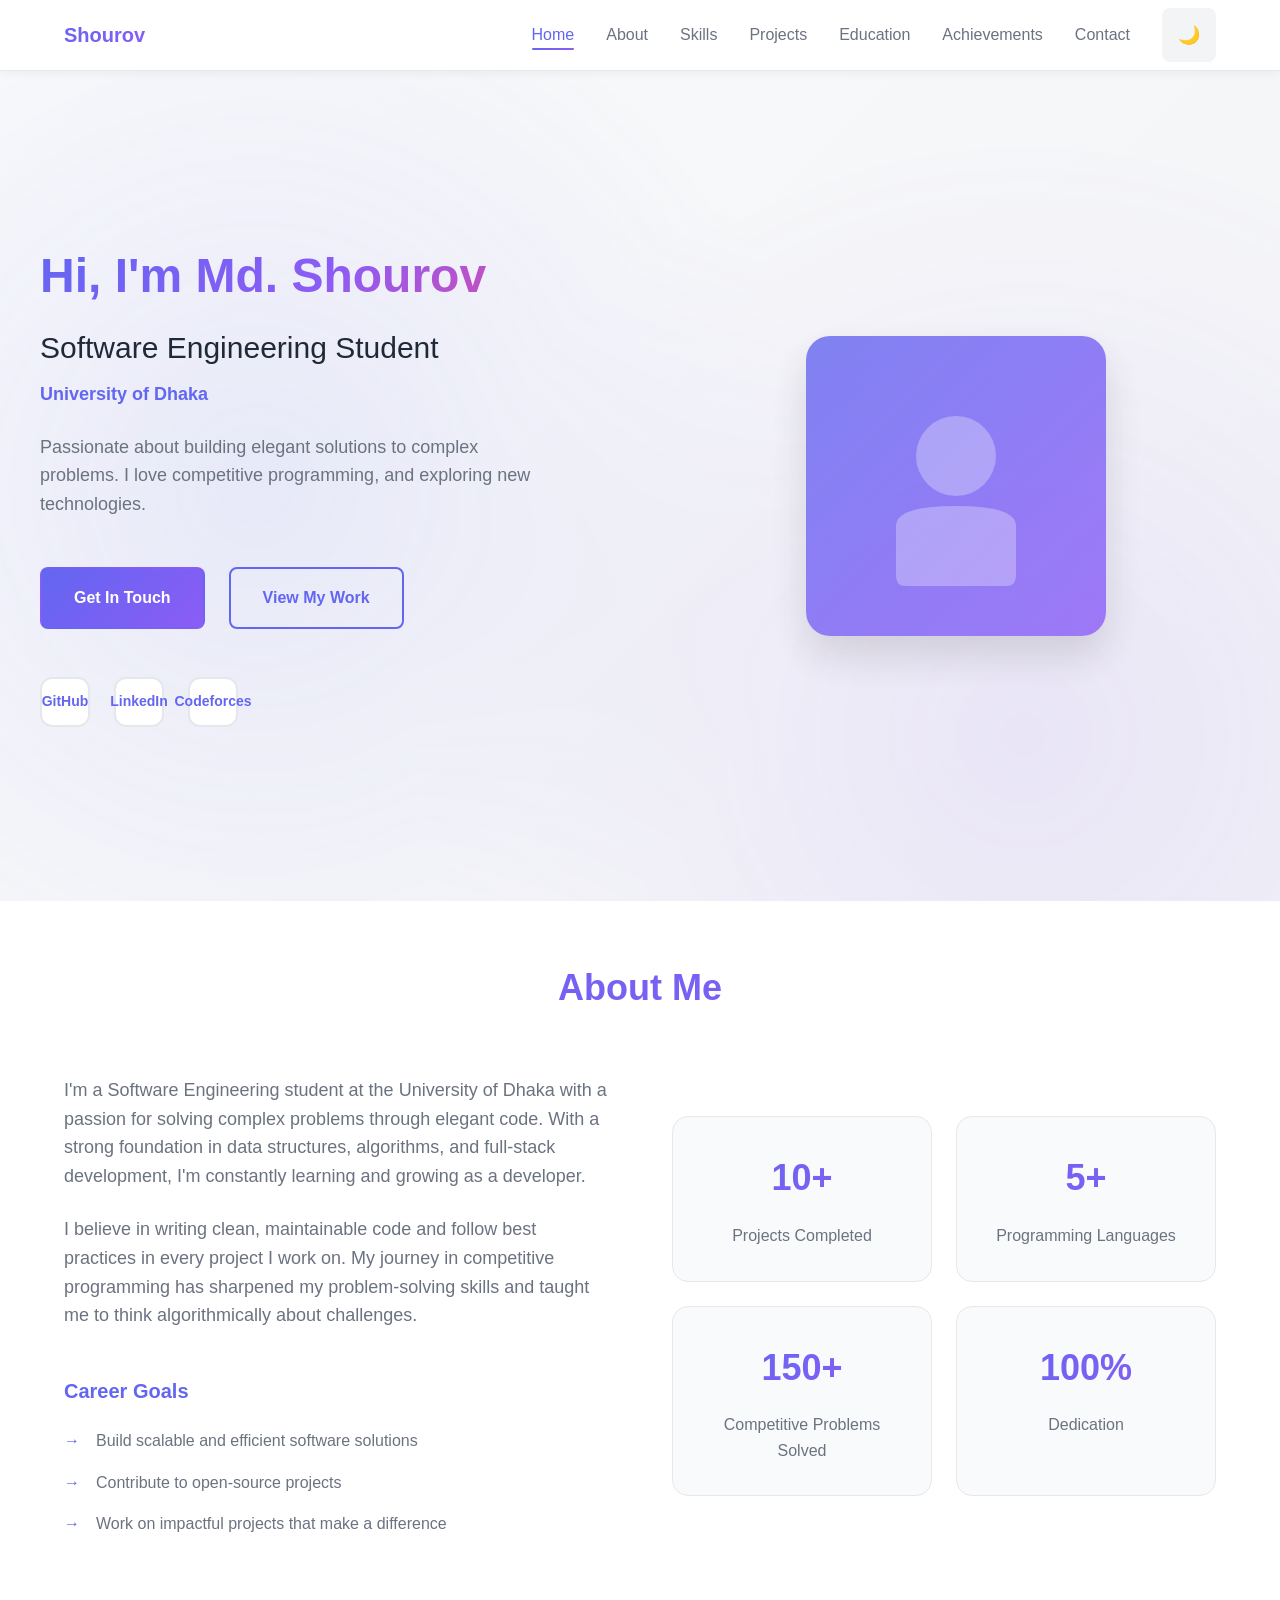
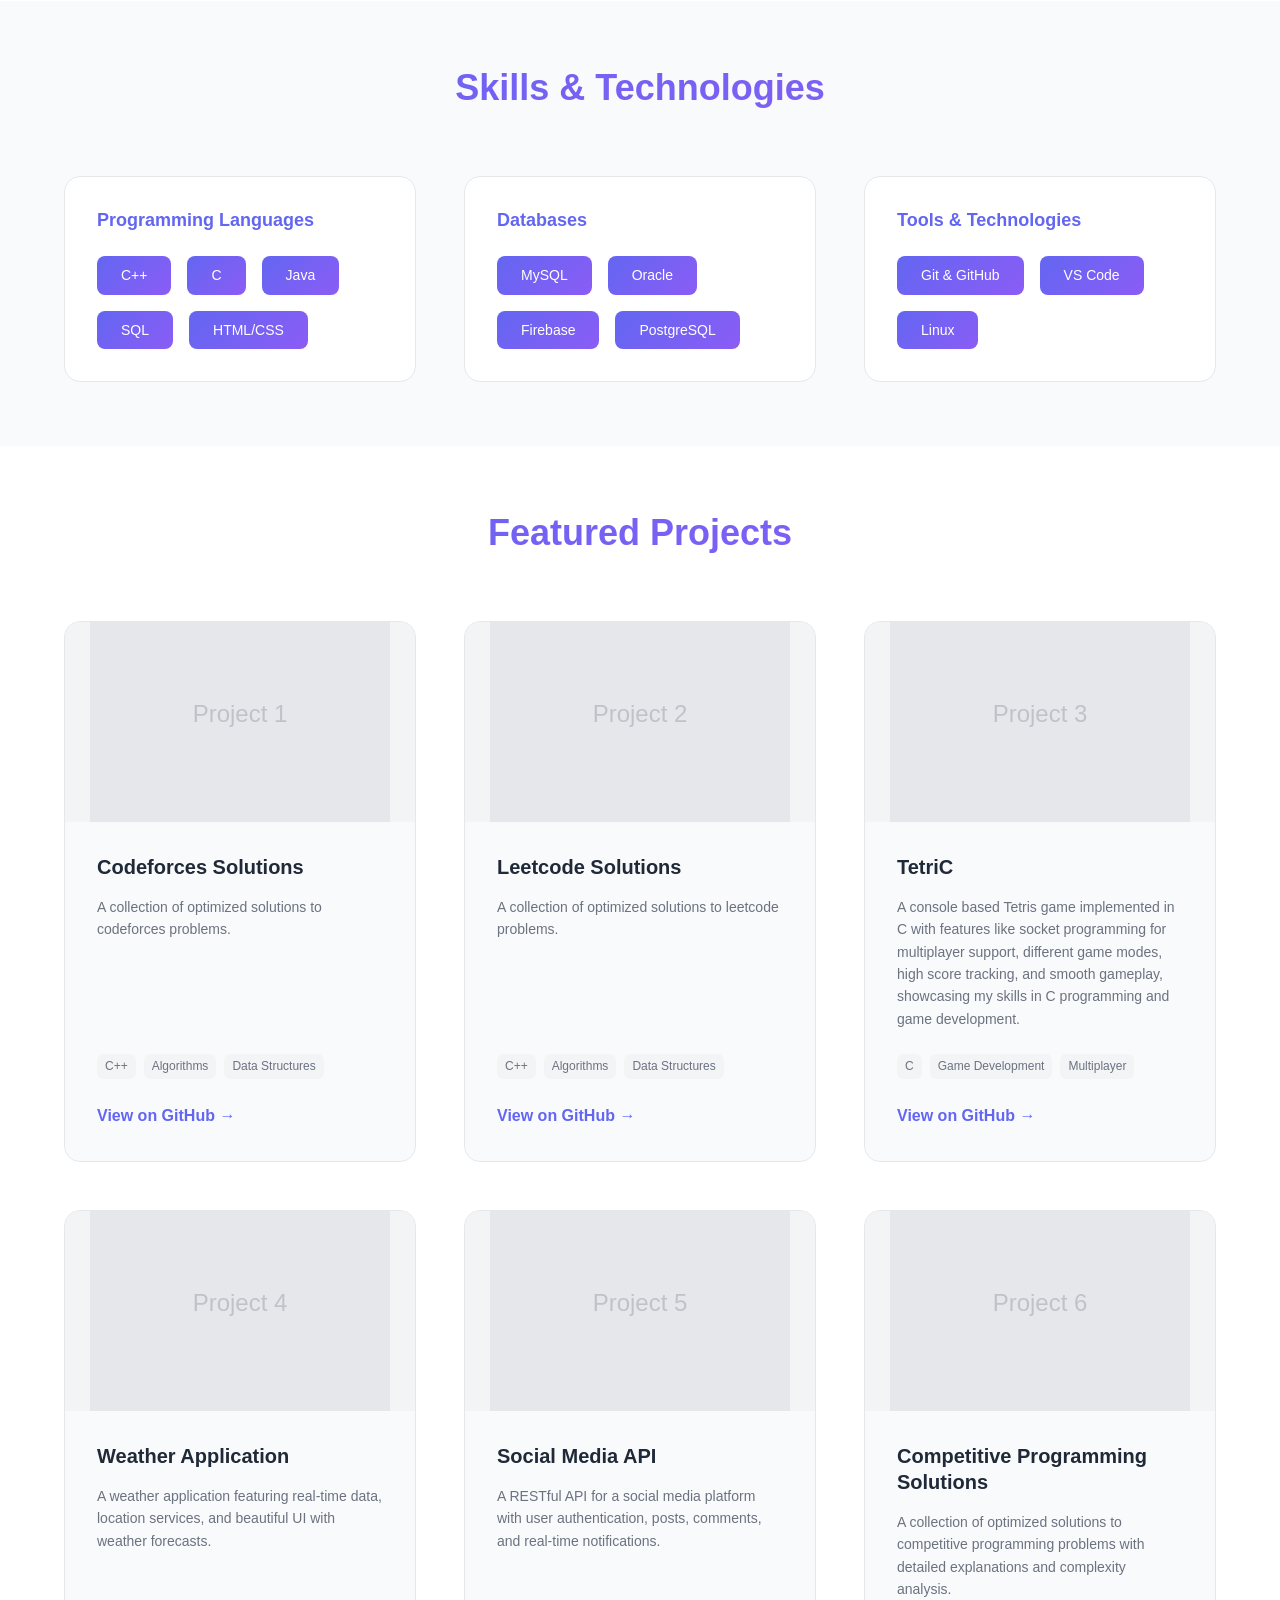
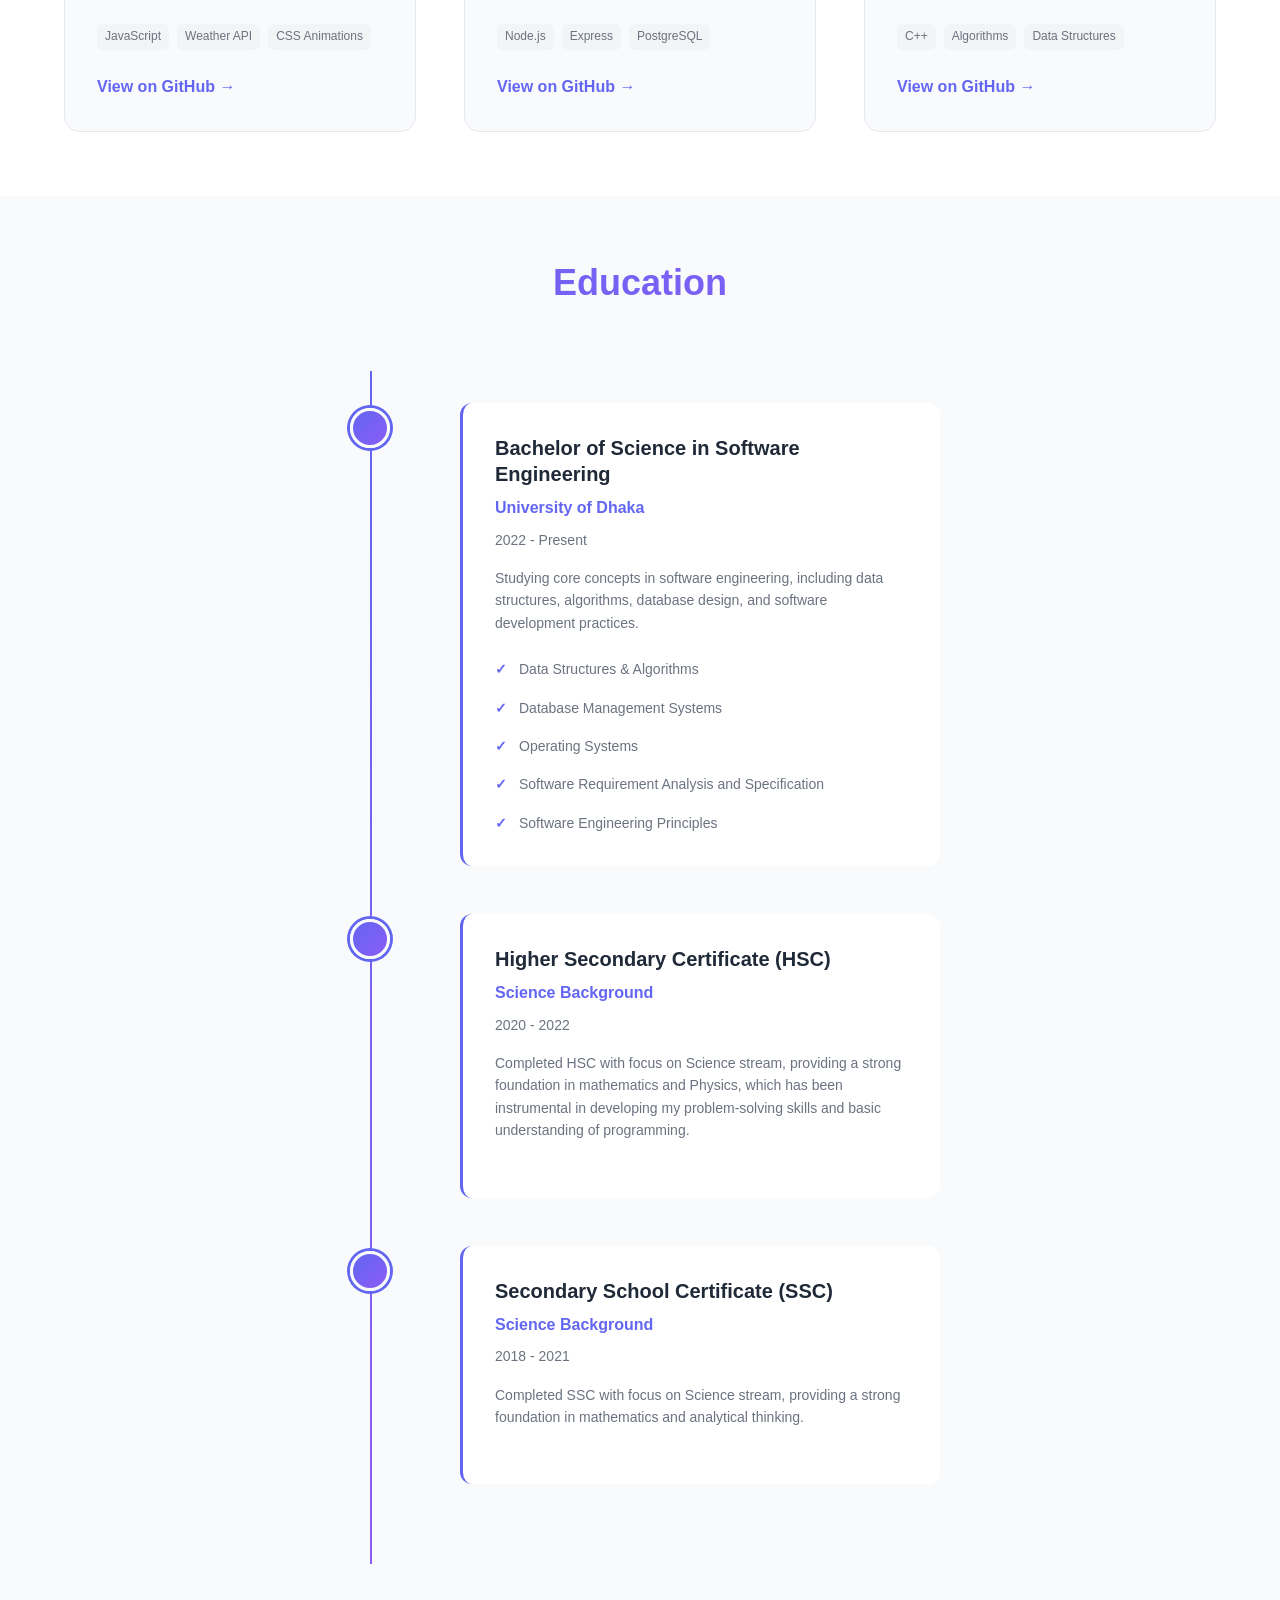
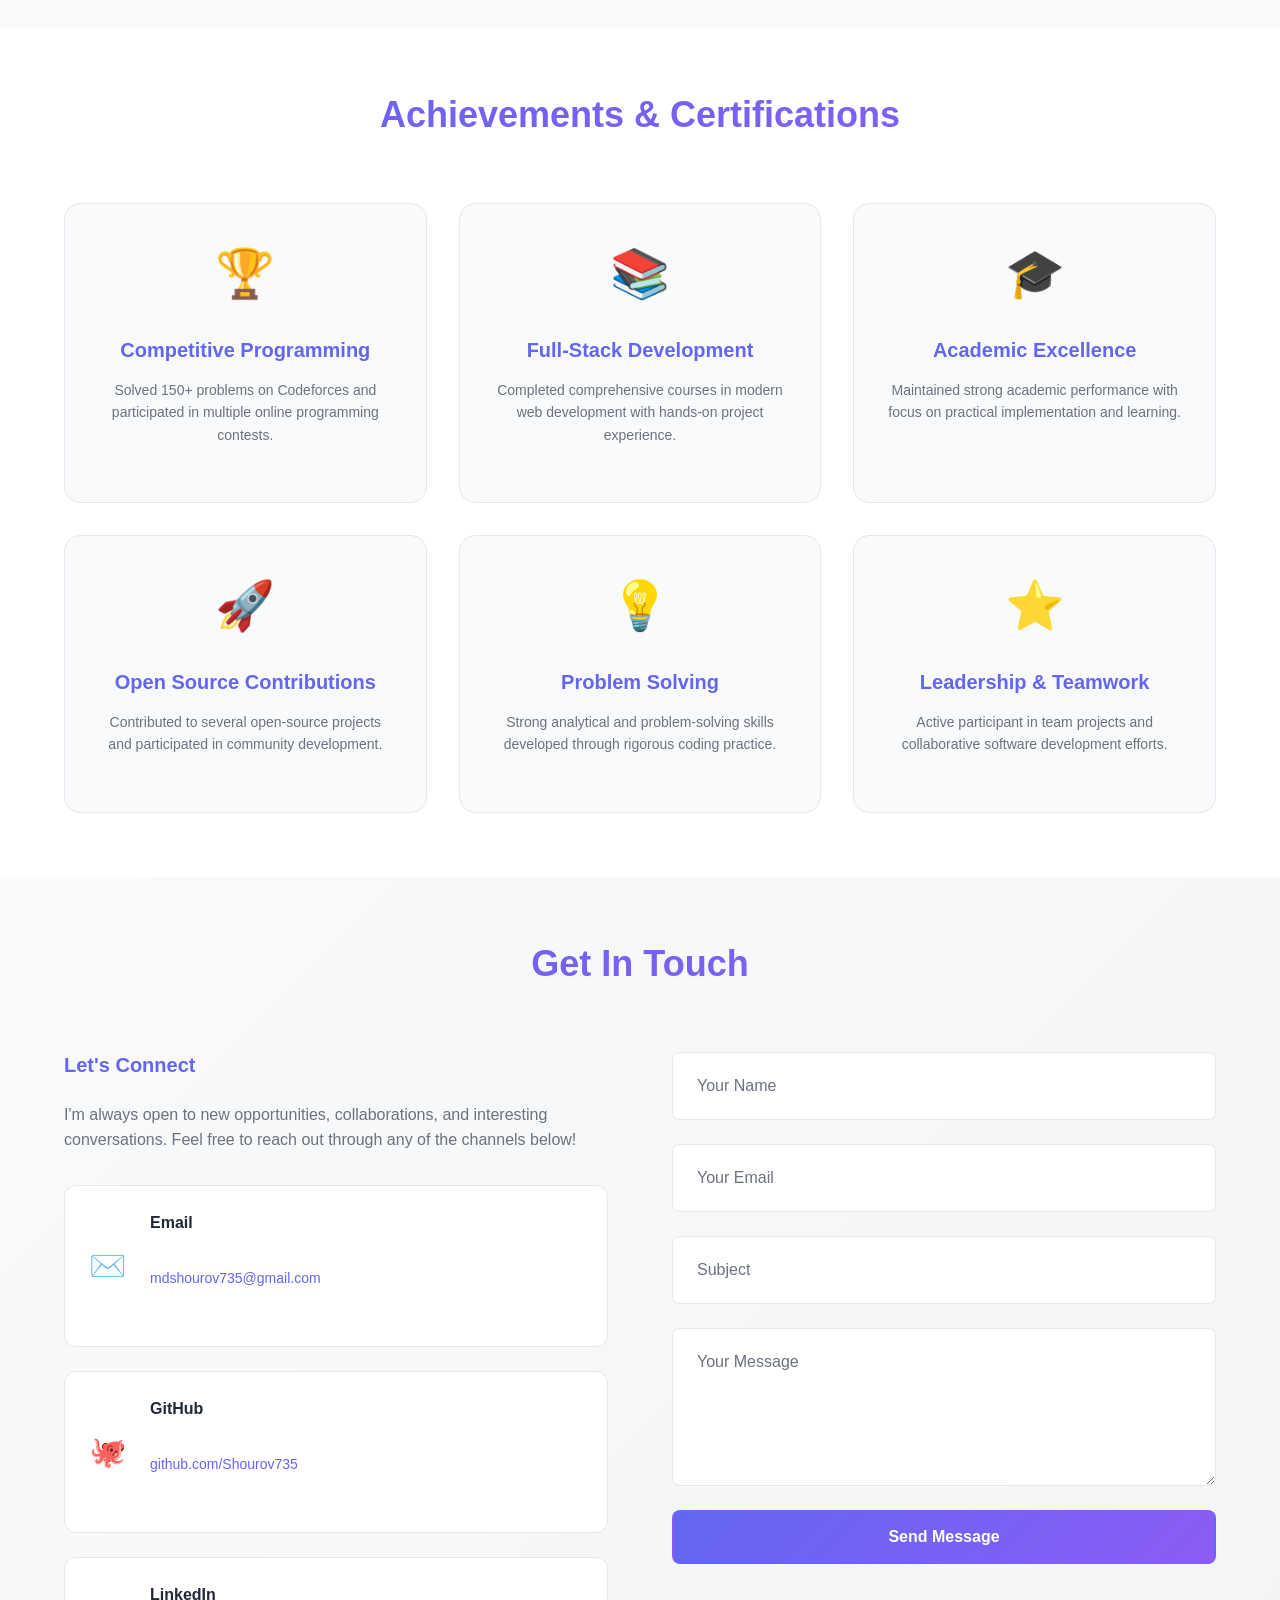
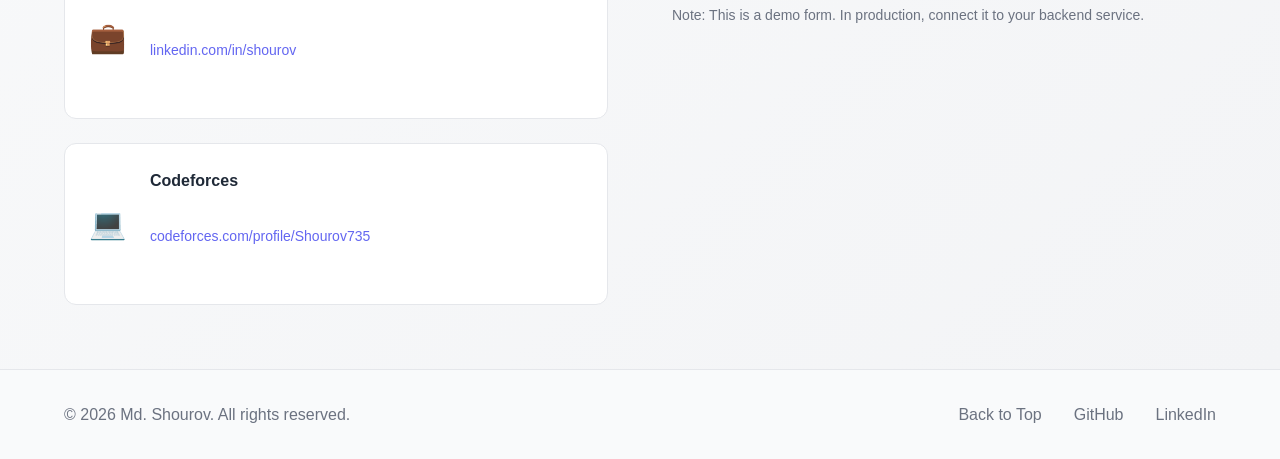
==== index.html @ c1f352a3 "refactor: move portfolio to repository root for GitHub Pages Restructured portfolio files to root di" ====
<!DOCTYPE html>
<html lang="en">
<head>
    <meta charset="UTF-8">
    <meta name="viewport" content="width=device-width, initial-scale=1.0">
    <meta name="description" content="Md. Shourov - Software Engineering Student Portfolio">
    <meta name="keywords" content="Software Engineer, Student, Programmer, Competitive Programming">
    <meta name="author" content="Md. Shourov">
    
    <title>Md. Shourov - Software Engineering Student</title>
    <link rel="stylesheet" href="style.css">
</head>
<body>
    <!-- Navigation Bar -->
    <nav class="navbar" id="navbar">
        <div class="nav-container">
            <div class="nav-logo">
                <span class="logo-text">Shourov</span>
            </div>
            
            <!-- Hamburger Menu -->
            <div class="hamburger" id="hamburger">
                <span></span>
                <span></span>
                <span></span>
            </div>
            
            <!-- Navigation Links -->
            <ul class="nav-menu" id="nav-menu">
                <li class="nav-item">
                    <a href="#home" class="nav-link">Home</a>
                </li>
                <li class="nav-item">
                    <a href="#about" class="nav-link">About</a>
                </li>
                <li class="nav-item">
                    <a href="#skills" class="nav-link">Skills</a>
                </li>
                <li class="nav-item">
                    <a href="#projects" class="nav-link">Projects</a>
                </li>
                <li class="nav-item">
                    <a href="#education" class="nav-link">Education</a>
                </li>
                <li class="nav-item">
                    <a href="#achievements" class="nav-link">Achievements</a>
                </li>
                <li class="nav-item">
                    <a href="#contact" class="nav-link">Contact</a>
                </li>
                <li class="nav-item">
                    <button class="theme-toggle" id="theme-toggle" aria-label="Toggle dark mode">
                        <span class="icon">🌙</span>
                    </button>
                </li>
            </ul>
        </div>
    </nav>

    <!-- Hero Section -->
    <section class="hero" id="home">
        <div class="hero-container">
            <div class="hero-content">
                <h1 class="hero-title">Hi, I'm Md. Shourov</h1>
                <p class="hero-subtitle">Software Engineering Student</p>
                <p class="hero-university">University of Dhaka</p>
                <p class="hero-description">
                    Passionate about building elegant solutions to complex problems. 
                    I love competitive programming, and exploring new technologies.
                </p>
                <div class="hero-buttons">
                    <a href="#contact" class="btn btn-primary">Get In Touch</a>
                    <a href="#projects" class="btn btn-secondary">View My Work</a>
                </div>
                <div class="hero-social">
                    <a href="https://github.com/Shourov735" class="social-icon" title="GitHub" target="_blank">
                        <span>GitHub</span>
                    </a>
                    <a href="https://linkedin.com" class="social-icon" title="LinkedIn" target="_blank">
                        <span>LinkedIn</span>
                    </a>
                    <a href="https://codeforces.com/profile/Shourov735" class="social-icon" title="Codeforces" target="_blank">
                        <span>Codeforces</span>
                    </a>
                </div>
            </div>
            <div class="hero-image">
                <div class="profile-placeholder">
                    <svg viewBox="0 0 100 100" xmlns="http://www.w3.org/2000/svg">
                        <circle cx="50" cy="35" r="20" fill="currentColor" opacity="0.3"/>
                        <path d="M 20 70 Q 20 60 50 60 Q 80 60 80 70 L 80 95 Q 80 100 75 100 L 25 100 Q 20 100 20 95 Z" 
                              fill="currentColor" opacity="0.3"/>
                    </svg>
                </div>
            </div>
        </div>
    </section>

    <!-- About Section -->
    <section class="about" id="about">
        <div class="container">
            <h2 class="section-title">About Me</h2>
            <div class="about-content">
                <div class="about-text">
                    <p>
                        I'm a Software Engineering student at the University of Dhaka with a passion for solving 
                        complex problems through elegant code. With a strong foundation in data structures, algorithms, 
                        and full-stack development, I'm constantly learning and growing as a developer.
                    </p>
                    <p>
                        I believe in writing clean, maintainable code and follow best practices in every project I work on. 
                        My journey in competitive programming has sharpened my problem-solving skills and taught me to think 
                        algorithmically about challenges.
                    </p>
                    <h3>Career Goals</h3>
                    <ul class="goals-list">
                        <li>Build scalable and efficient software solutions</li>
                        <li>Contribute to open-source projects</li>
                        <li>Work on impactful projects that make a difference</li>
                    </ul>
                </div>
                <div class="about-stats">
                    <div class="stat-card">
                        <div class="stat-number">10+</div>
                        <div class="stat-label">Projects Completed</div>
                    </div>
                    <div class="stat-card">
                        <div class="stat-number">5+</div>
                        <div class="stat-label">Programming Languages</div>
                    </div>
                    <div class="stat-card">
                        <div class="stat-number">150+</div>
                        <div class="stat-label">Competitive Problems Solved</div>
                    </div>
                    <div class="stat-card">
                        <div class="stat-number">100%</div>
                        <div class="stat-label">Dedication</div>
                    </div>
                </div>
            </div>
        </div>
    </section>

    <!-- Skills Section -->
    <section class="skills" id="skills">
        <div class="container">
            <h2 class="section-title">Skills & Technologies</h2>
            <div class="skills-grid">
                <!-- Programming Languages -->
                <div class="skill-category">
                    <h3 class="category-title">Programming Languages</h3>
                    <div class="skill-badges">
                        <span class="skill-badge">C++</span>
                        <span class="skill-badge">C</span>
                        <span class="skill-badge">Java</span>
                        <span class="skill-badge">SQL</span>
                        <span class="skill-badge">HTML/CSS</span>
                    </div>
                </div>

                <!-- Databases -->
                <div class="skill-category">
                    <h3 class="category-title">Databases</h3>
                    <div class="skill-badges">
                        <span class="skill-badge">MySQL</span>
                        <span class="skill-badge">Oracle</span>
                        <span class="skill-badge">Firebase</span>
                        <span class="skill-badge">PostgreSQL</span>
                    </div>
                </div>

                <!-- Tools & Technologies -->
                <div class="skill-category">
                    <h3 class="category-title">Tools & Technologies</h3>
                    <div class="skill-badges">
                        <span class="skill-badge">Git & GitHub</span>
                        <span class="skill-badge">VS Code</span>
                        <span class="skill-badge">Linux</span>
                    </div>
                </div>
            </div>
        </div>
    </section>

    <!-- Projects Section -->
    <section class="projects" id="projects">
        <div class="container">
            <h2 class="section-title">Featured Projects</h2>
            <div class="projects-grid">
                <!-- Project 1 -->
                <div class="project-card">
                    <div class="project-image">
                        <div class="image-placeholder">
                            <svg viewBox="0 0 300 200" xmlns="http://www.w3.org/2000/svg">
                                <rect width="300" height="200" fill="currentColor" opacity="0.1"/>
                                <text x="150" y="100" text-anchor="middle" font-size="24" fill="currentColor" opacity="0.3">
                                    Project 1
                                </text>
                            </svg>
                        </div>
                    </div>
                    <div class="project-content">
                        <h3 class="project-title">Codeforces Solutions</h3>
                        <p class="project-description">
                            A collection of optimized solutions to codeforces problems.
                        </p>
                        <div class="project-tags">
                            <span class="tag">C++</span>
                            <span class="tag">Algorithms</span>
                            <span class="tag">Data Structures</span>
                        </div>
                        <a href="https://github.com/Shourov735/Codeforces" class="project-link" target="_blank">
                            View on GitHub →
                        </a>
                    </div>
                </div>

                <!-- Project 2 -->
                <div class="project-card">
                    <div class="project-image">
                        <div class="image-placeholder">
                            <svg viewBox="0 0 300 200" xmlns="http://www.w3.org/2000/svg">
                                <rect width="300" height="200" fill="currentColor" opacity="0.1"/>
                                <text x="150" y="100" text-anchor="middle" font-size="24" fill="currentColor" opacity="0.3">
                                    Project 2
                                </text>
                            </svg>
                        </div>
                    </div>
                    <div class="project-content">
                        <h3 class="project-title">Leetcode Solutions</h3>
                        <p class="project-description">
                            A collection of optimized solutions to leetcode problems.
                        </p>
                        <div class="project-tags">
                            <span class="tag">C++</span>
                            <span class="tag">Algorithms</span>
                            <span class="tag">Data Structures</span>
                        </div>
                        <a href="https://github.com/Shourov735/LeetCode" class="project-link" target="_blank">
                            View on GitHub →
                        </a>
                    </div>
                </div>

                <!-- Project 3 -->
                <div class="project-card">
                    <div class="project-image">
                        <div class="image-placeholder">
                            <svg viewBox="0 0 300 200" xmlns="http://www.w3.org/2000/svg">
                                <rect width="300" height="200" fill="currentColor" opacity="0.1"/>
                                <text x="150" y="100" text-anchor="middle" font-size="24" fill="currentColor" opacity="0.3">
                                    Project 3
                                </text>
                            </svg>
                        </div>
                    </div>
                    <div class="project-content">
                        <h3 class="project-title">TetriC</h3>
                        <p class="project-description">
                            A console based Tetris game implemented in C with features like socket programming for multiplayer support, different game modes,
                            high score tracking, and smooth gameplay, showcasing my skills in C programming and game development.
                        </p>
                        <div class="project-tags">
                            <span class="tag">C</span>
                            <span class="tag">Game Development</span>
                            <span class="tag">Multiplayer</span>
                        </div>
                        <a href="https://github.com/Shourov735/TetriC" class="project-link" target="_blank">
                            View on GitHub →
                        </a>
                    </div>
                </div>

                <!-- Project 4 -->
                <div class="project-card">
                    <div class="project-image">
                        <div class="image-placeholder">
                            <svg viewBox="0 0 300 200" xmlns="http://www.w3.org/2000/svg">
                                <rect width="300" height="200" fill="currentColor" opacity="0.1"/>
                                <text x="150" y="100" text-anchor="middle" font-size="24" fill="currentColor" opacity="0.3">
                                    Project 4
                                </text>
                            </svg>
                        </div>
                    </div>
                    <div class="project-content">
                        <h3 class="project-title">Weather Application</h3>
                        <p class="project-description">
                            A weather application featuring real-time data, location services, 
                            and beautiful UI with weather forecasts.
                        </p>
                        <div class="project-tags">
                            <span class="tag">JavaScript</span>
                            <span class="tag">Weather API</span>
                            <span class="tag">CSS Animations</span>
                        </div>
                        <a href="https://github.com" class="project-link" target="_blank">
                            View on GitHub →
                        </a>
                    </div>
                </div>

                <!-- Project 5 -->
                <div class="project-card">
                    <div class="project-image">
                        <div class="image-placeholder">
                            <svg viewBox="0 0 300 200" xmlns="http://www.w3.org/2000/svg">
                                <rect width="300" height="200" fill="currentColor" opacity="0.1"/>
                                <text x="150" y="100" text-anchor="middle" font-size="24" fill="currentColor" opacity="0.3">
                                    Project 5
                                </text>
                            </svg>
                        </div>
                    </div>
                    <div class="project-content">
                        <h3 class="project-title">Social Media API</h3>
                        <p class="project-description">
                            A RESTful API for a social media platform with user authentication, 
                            posts, comments, and real-time notifications.
                        </p>
                        <div class="project-tags">
                            <span class="tag">Node.js</span>
                            <span class="tag">Express</span>
                            <span class="tag">PostgreSQL</span>
                        </div>
                        <a href="https://github.com" class="project-link" target="_blank">
                            View on GitHub →
                        </a>
                    </div>
                </div>

                <!-- Project 6 -->
                <div class="project-card">
                    <div class="project-image">
                        <div class="image-placeholder">
                            <svg viewBox="0 0 300 200" xmlns="http://www.w3.org/2000/svg">
                                <rect width="300" height="200" fill="currentColor" opacity="0.1"/>
                                <text x="150" y="100" text-anchor="middle" font-size="24" fill="currentColor" opacity="0.3">
                                    Project 6
                                </text>
                            </svg>
                        </div>
                    </div>
                    <div class="project-content">
                        <h3 class="project-title">Competitive Programming Solutions</h3>
                        <p class="project-description">
                            A collection of optimized solutions to competitive programming problems 
                            with detailed explanations and complexity analysis.
                        </p>
                        <div class="project-tags">
                            <span class="tag">C++</span>
                            <span class="tag">Algorithms</span>
                            <span class="tag">Data Structures</span>
                        </div>
                        <a href="https://github.com/Shourov735/Codeforces" class="project-link" target="_blank">
                            View on GitHub →
                        </a>
                    </div>
                </div>
            </div>
        </div>
    </section>

    <!-- Education Section -->
    <section class="education" id="education">
        <div class="container">
            <h2 class="section-title">Education</h2>
            <div class="education-timeline">
                <div class="timeline-item">
                    <div class="timeline-content">
                        <div class="timeline-marker"></div>
                        <div class="timeline-body">
                            <h3>Bachelor of Science in Software Engineering</h3>
                            <p class="institution">University of Dhaka</p>
                            <p class="duration">2022 - Present</p>
                            <p class="description">
                                Studying core concepts in software engineering, including data structures, 
                                algorithms, database design, and software development practices.
                            </p>
                            <ul class="coursework">
                                <li>Data Structures & Algorithms</li>
                                <li>Database Management Systems</li>
                                <li>Operating Systems</li>
                                <li>Software Requirement Analysis and Specification</li>
                                <li>Software Engineering Principles</li>
                            </ul>
                        </div>
                    </div>
                </div>

                <div class="timeline-item">
                    <div class="timeline-content">
                        <div class="timeline-marker"></div>
                        <div class="timeline-body">
                            <h3>Higher Secondary Certificate (HSC)</h3>
                            <p class="institution">Science Background</p>
                            <p class="duration">2020 - 2022</p>
                            <p class="description">
                                Completed HSC with focus on Science stream, providing a strong foundation 
                                in mathematics and Physics, which has been instrumental in developing my problem-solving skills and basic understanding of programming.
                            </p>
                        </div>
                    </div>
                </div>
                <div class="timeline-item">
                    <div class="timeline-content">
                        <div class="timeline-marker"></div>
                        <div class="timeline-body">
                            <h3>Secondary School Certificate (SSC)</h3>
                            <p class="institution">Science Background</p>
                            <p class="duration">2018 - 2021</p>
                            <p class="description">
                                Completed SSC with focus on Science stream, providing a strong foundation 
                                in mathematics and analytical thinking.
                            </p>
                        </div>
                    </div>
                </div>
            </div>
        </div>
    </section>

    <!-- Achievements Section -->
    <section class="achievements" id="achievements">
        <div class="container">
            <h2 class="section-title">Achievements & Certifications</h2>
            <div class="achievements-grid">
                <div class="achievement-card">
                    <div class="achievement-icon">🏆</div>
                    <h3>Competitive Programming</h3>
                    <p>
                        Solved 150+ problems on Codeforces and participated in multiple online programming contests.
                    </p>
                </div>

                <div class="achievement-card">
                    <div class="achievement-icon">📚</div>
                    <h3>Full-Stack Development</h3>
                    <p>
                        Completed comprehensive courses in modern web development with hands-on project experience.
                    </p>
                </div>

                <div class="achievement-card">
                    <div class="achievement-icon">🎓</div>
                    <h3>Academic Excellence</h3>
                    <p>
                        Maintained strong academic performance with focus on practical implementation and learning.
                    </p>
                </div>

                <div class="achievement-card">
                    <div class="achievement-icon">🚀</div>
                    <h3>Open Source Contributions</h3>
                    <p>
                        Contributed to several open-source projects and participated in community development.
                    </p>
                </div>

                <div class="achievement-card">
                    <div class="achievement-icon">💡</div>
                    <h3>Problem Solving</h3>
                    <p>
                        Strong analytical and problem-solving skills developed through rigorous coding practice.
                    </p>
                </div>

                <div class="achievement-card">
                    <div class="achievement-icon">⭐</div>
                    <h3>Leadership & Teamwork</h3>
                    <p>
                        Active participant in team projects and collaborative software development efforts.
                    </p>
                </div>
            </div>
        </div>
    </section>

    <!-- Contact Section -->
    <section class="contact" id="contact">
        <div class="container">
            <h2 class="section-title">Get In Touch</h2>
            <div class="contact-content">
                <div class="contact-info">
                    <h3>Let's Connect</h3>
                    <p>
                        I'm always open to new opportunities, collaborations, and interesting conversations. 
                        Feel free to reach out through any of the channels below!
                    </p>

                    <div class="contact-methods">
                        <a href="mailto:mdshourov735@gmail.com" class="contact-method">
                            <span class="icon">✉️</span>
                            <div>
                                <p class="method-title">Email</p>
                                <p class="method-value">mdshourov735@gmail.com</p>
                            </div>
                        </a>

                        <a href="https://github.com/Shourov735" target="_blank" class="contact-method">
                            <span class="icon">🐙</span>
                            <div>
                                <p class="method-title">GitHub</p>
                                <p class="method-value">github.com/Shourov735</p>
                            </div>
                        </a>

                        <a href="https://linkedin.com" target="_blank" class="contact-method">
                            <span class="icon">💼</span>
                            <div>
                                <p class="method-title">LinkedIn</p>
                                <p class="method-value">linkedin.com/in/shourov</p>
                            </div>
                        </a>

                        <a href="https://codeforces.com/profile/Shourov735" target="_blank" class="contact-method">
                            <span class="icon">💻</span>
                            <div>
                                <p class="method-title">Codeforces</p>
                                <p class="method-value">codeforces.com/profile/Shourov735</p>
                            </div>
                        </a>
                    </div>
                </div>

                <form class="contact-form" id="contact-form">
                    <div class="form-group">
                        <input 
                            type="text" 
                            id="name" 
                            placeholder="Your Name" 
                            required
                            aria-label="Your Name"
                        >
                    </div>
                    
                    <div class="form-group">
                        <input 
                            type="email" 
                            id="email" 
                            placeholder="Your Email" 
                            required
                            aria-label="Your Email"
                        >
                    </div>
                    
                    <div class="form-group">
                        <input 
                            type="text" 
                            id="subject" 
                            placeholder="Subject" 
                            required
                            aria-label="Subject"
                        >
                    </div>
                    
                    <div class="form-group">
                        <textarea 
                            id="message" 
                            placeholder="Your Message" 
                            rows="6" 
                            required
                            aria-label="Your Message"
                        ></textarea>
                    </div>
                    
                    <button type="submit" class="btn btn-primary btn-submit">
                        Send Message
                    </button>
                    <p class="form-note">Note: This is a demo form. In production, connect it to your backend service.</p>
                </form>
            </div>
        </div>
    </section>

    <!-- Footer -->
    <footer class="footer">
        <div class="container">
            <div class="footer-content">
                <p>&copy; 2026 Md. Shourov. All rights reserved.</p>
                <div class="footer-links">
                    <a href="#home">Back to Top</a>
                    <a href="https://github.com/Shourov735/" target="_blank">GitHub</a>
                    <a href="https://linkedin.com" target="_blank">LinkedIn</a>
                </div>
            </div>
        </div>
    </footer>

    <!-- Back to Top Button -->
    <button class="back-to-top" id="back-to-top" aria-label="Back to top">
        ↑
    </button>

    <script src="script.js"></script>
</body>
</html>
---- style.css ----
/* ==========================================
   PORTFOLIO WEBSITE - STYLESHEET
   Modern, responsive, dark mode enabled
   ========================================== */

/* ==========================================
   CSS VARIABLES & ROOT STYLES
   ========================================== */

:root {
    /* Colors - Light Mode */
    --primary-color: #6366f1;
    --secondary-color: #8b5cf6;
    --accent-color: #ec4899;
    --text-primary: #1f2937;
    --text-secondary: #6b7280;
    --bg-primary: #ffffff;
    --bg-secondary: #f9fafb;
    --bg-tertiary: #f3f4f6;
    --border-color: #e5e7eb;
    --shadow: 0 10px 30px rgba(0, 0, 0, 0.1);
    --shadow-lg: 0 20px 40px rgba(0, 0, 0, 0.15);
    
    /* Spacing */
    --spacing-xs: 0.5rem;
    --spacing-sm: 1rem;
    --spacing-md: 1.5rem;
    --spacing-lg: 2rem;
    --spacing-xl: 3rem;
    --spacing-2xl: 4rem;
    
    /* Typography */
    --font-family: -apple-system, BlinkMacSystemFont, 'Segoe UI', 'Roboto', 'Oxygen',
        'Ubuntu', 'Cantarell', 'Fira Sans', 'Droid Sans', 'Helvetica Neue', sans-serif;
    --font-size-xs: 0.75rem;
    --font-size-sm: 0.875rem;
    --font-size-base: 1rem;
    --font-size-lg: 1.125rem;
    --font-size-xl: 1.25rem;
    --font-size-2xl: 1.875rem;
    --font-size-3xl: 2.25rem;
    --font-size-4xl: 3rem;
    
    /* Transitions */
    --transition-fast: 150ms cubic-bezier(0.4, 0, 0.2, 1);
    --transition: 250ms cubic-bezier(0.4, 0, 0.2, 1);
    --transition-slow: 350ms cubic-bezier(0.4, 0, 0.2, 1);
    
    /* Border Radius */
    --radius-sm: 0.375rem;
    --radius-md: 0.5rem;
    --radius-lg: 0.75rem;
    --radius-xl: 1rem;
    --radius-2xl: 1.5rem;
}

/* Dark Mode Colors */
body.dark-mode {
    --text-primary: #f3f4f6;
    --text-secondary: #d1d5db;
    --bg-primary: #111827;
    --bg-secondary: #1f2937;
    --bg-tertiary: #2d3748;
    --border-color: #374151;
    --shadow: 0 10px 30px rgba(0, 0, 0, 0.5);
    --shadow-lg: 0 20px 40px rgba(0, 0, 0, 0.6);
}

/* ==========================================
   GLOBAL STYLES
   ========================================== */

* {
    margin: 0;
    padding: 0;
    box-sizing: border-box;
}

html {
    scroll-behavior: smooth;
}

body {
    font-family: var(--font-family);
    font-size: var(--font-size-base);
    line-height: 1.6;
    color: var(--text-primary);
    background-color: var(--bg-primary);
    transition: background-color var(--transition), color var(--transition);
}

/* ==========================================
   TYPOGRAPHY
   ========================================== */

h1, h2, h3, h4, h5, h6 {
    font-weight: 700;
    line-height: 1.3;
    margin-bottom: var(--spacing-md);
}

h1 {
    font-size: var(--font-size-4xl);
}

h2 {
    font-size: var(--font-size-3xl);
}

h3 {
    font-size: var(--font-size-xl);
}

p {
    margin-bottom: var(--spacing-md);
    color: var(--text-secondary);
}

a {
    color: var(--primary-color);
    text-decoration: none;
    transition: color var(--transition);
}

a:hover {
    color: var(--secondary-color);
}

/* ==========================================
   LAYOUT UTILITIES
   ========================================== */

.container {
    max-width: 1200px;
    margin: 0 auto;
    padding: 0 var(--spacing-md);
}

.section-title {
    text-align: center;
    margin-bottom: var(--spacing-2xl);
    background: linear-gradient(135deg, var(--primary-color), var(--secondary-color));
    -webkit-background-clip: text;
    -webkit-text-fill-color: transparent;
    background-clip: text;
}

/* ==========================================
   BUTTONS
   ========================================== */

.btn {
    display: inline-flex;
    align-items: center;
    justify-content: center;
    padding: var(--spacing-sm) var(--spacing-lg);
    border: 2px solid transparent;
    border-radius: var(--radius-md);
    font-size: var(--font-size-base);
    font-weight: 600;
    cursor: pointer;
    transition: all var(--transition);
    text-decoration: none;
    gap: var(--spacing-xs);
}

.btn-primary {
    background: linear-gradient(135deg, var(--primary-color), var(--secondary-color));
    color: white;
}

.btn-primary:hover {
    transform: translateY(-2px);
    box-shadow: 0 15px 35px rgba(99, 102, 241, 0.4);
}

.btn-secondary {
    background: transparent;
    color: var(--primary-color);
    border-color: var(--primary-color);
}

.btn-secondary:hover {
    background: var(--primary-color);
    color: white;
    transform: translateY(-2px);
}

.btn-submit {
    width: 100%;
}

/* ==========================================
   NAVIGATION BAR
   ========================================== */

.navbar {
    position: sticky;
    top: 0;
    background: var(--bg-primary);
    backdrop-filter: blur(10px);
    border-bottom: 1px solid var(--border-color);
    z-index: 1000;
    transition: all var(--transition);
    box-shadow: 0 2px 10px rgba(0, 0, 0, 0.05);
}

.nav-container {
    max-width: 1200px;
    margin: 0 auto;
    padding: 0 var(--spacing-md);
    height: 70px;
    display: flex;
    justify-content: space-between;
    align-items: center;
}

.nav-logo {
    display: flex;
    align-items: center;
    gap: var(--spacing-xs);
}

.logo-text {
    font-size: var(--font-size-xl);
    font-weight: 700;
    background: linear-gradient(135deg, var(--primary-color), var(--secondary-color));
    -webkit-background-clip: text;
    -webkit-text-fill-color: transparent;
    background-clip: text;
}

.nav-menu {
    display: flex;
    list-style: none;
    gap: var(--spacing-lg);
    align-items: center;
}

.nav-item {
    position: relative;
}

.nav-link {
    font-weight: 500;
    color: var(--text-secondary);
    transition: color var(--transition);
    display: flex;
    align-items: center;
}

.nav-link:hover {
    color: var(--primary-color);
}

.nav-link.active {
    color: var(--primary-color);
}

.nav-link.active::after {
    content: '';
    position: absolute;
    bottom: -2px;
    left: 0;
    width: 100%;
    height: 2px;
    background: linear-gradient(90deg, var(--primary-color), var(--secondary-color));
    border-radius: 1px;
}

.hamburger {
    display: none;
    flex-direction: column;
    cursor: pointer;
    gap: var(--spacing-xs);
}

.hamburger span {
    width: 25px;
    height: 2px;
    background: var(--text-primary);
    border-radius: 2px;
    transition: all var(--transition);
}

.hamburger.active span:nth-child(1) {
    transform: rotate(45deg) translate(8px, 8px);
}

.hamburger.active span:nth-child(2) {
    opacity: 0;
}

.hamburger.active span:nth-child(3) {
    transform: rotate(-45deg) translate(8px, -8px);
}

/* ==========================================
   THEME TOGGLE
   ========================================== */

.theme-toggle {
    background: var(--bg-tertiary);
    border: none;
    border-radius: var(--radius-md);
    padding: var(--spacing-sm);
    cursor: pointer;
    display: flex;
    align-items: center;
    justify-content: center;
    transition: all var(--transition);
    font-size: var(--font-size-lg);
}

.theme-toggle:hover {
    background: var(--border-color);
    transform: scale(1.1);
}

/* ==========================================
   HERO SECTION
   ========================================== */

.hero {
    padding: var(--spacing-2xl) var(--spacing-md);
    min-height: calc(100vh - 70px);
    display: flex;
    align-items: center;
    background: linear-gradient(135deg, var(--bg-secondary), var(--bg-tertiary));
    position: relative;
    overflow: hidden;
}

.hero::before {
    content: '';
    position: absolute;
    top: 0;
    left: 0;
    right: 0;
    bottom: 0;
    background: radial-gradient(circle at 20% 50%, var(--primary-color) 0%, transparent 50%),
                radial-gradient(circle at 80% 80%, var(--secondary-color) 0%, transparent 50%);
    opacity: 0.1;
    pointer-events: none;
}

.hero-container {
    max-width: 1200px;
    margin: 0 auto;
    width: 100%;
    display: grid;
    grid-template-columns: 1fr 1fr;
    gap: var(--spacing-2xl);
    align-items: center;
    position: relative;
    z-index: 1;
}

.hero-content {
    animation: fadeInUp 0.8s ease-out;
}

.hero-title {
    font-size: var(--font-size-4xl);
    font-weight: 800;
    margin-bottom: var(--spacing-sm);
    background: linear-gradient(135deg, var(--primary-color), var(--secondary-color), var(--accent-color));
    -webkit-background-clip: text;
    -webkit-text-fill-color: transparent;
    background-clip: text;
}

.hero-subtitle {
    font-size: var(--font-size-2xl);
    color: var(--text-primary);
    margin-bottom: var(--spacing-xs);
}

.hero-university {
    font-size: var(--font-size-lg);
    color: var(--primary-color);
    font-weight: 600;
    margin-bottom: var(--spacing-md);
}

.hero-description {
    font-size: var(--font-size-lg);
    margin-bottom: var(--spacing-xl);
    max-width: 500px;
}

.hero-buttons {
    display: flex;
    gap: var(--spacing-md);
    margin-bottom: var(--spacing-xl);
    flex-wrap: wrap;
}

.hero-social {
    display: flex;
    gap: var(--spacing-md);
    flex-wrap: wrap;
}

.social-icon {
    display: inline-flex;
    align-items: center;
    justify-content: center;
    width: 50px;
    height: 50px;
    background: var(--bg-primary);
    border: 2px solid var(--border-color);
    border-radius: var(--radius-lg);
    transition: all var(--transition);
    font-weight: 600;
    font-size: var(--font-size-sm);
}

.social-icon:hover {
    background: linear-gradient(135deg, var(--primary-color), var(--secondary-color));
    color: white;
    border-color: var(--primary-color);
    transform: translateY(-3px);
}

.hero-image {
    display: flex;
    justify-content: center;
    align-items: center;
    animation: float 3s ease-in-out infinite;
}

.profile-placeholder {
    width: 300px;
    height: 300px;
    background: linear-gradient(135deg, var(--primary-color), var(--secondary-color));
    border-radius: var(--radius-2xl);
    display: flex;
    align-items: center;
    justify-content: center;
    opacity: 0.8;
    box-shadow: var(--shadow-lg);
}

.profile-placeholder svg {
    width: 200px;
    height: 200px;
    color: white;
}

@keyframes float {
    0%, 100% {
        transform: translateY(0px);
    }
    50% {
        transform: translateY(-20px);
    }
}

@keyframes fadeInUp {
    from {
        opacity: 0;
        transform: translateY(30px);
    }
    to {
        opacity: 1;
        transform: translateY(0);
    }
}

/* ==========================================
   ABOUT SECTION
   ========================================== */

.about {
    padding: var(--spacing-2xl) var(--spacing-md);
    background: var(--bg-primary);
}

.about-content {
    display: grid;
    grid-template-columns: 1fr 1fr;
    gap: var(--spacing-2xl);
    align-items: center;
}

.about-text {
    animation: fadeInLeft 0.8s ease-out;
}

.about-text p {
    margin-bottom: var(--spacing-md);
    font-size: var(--font-size-lg);
}

.about-text h3 {
    color: var(--primary-color);
    margin-top: var(--spacing-xl);
    margin-bottom: var(--spacing-md);
}

.goals-list {
    list-style: none;
    display: flex;
    flex-direction: column;
    gap: var(--spacing-sm);
}

.goals-list li {
    padding-left: var(--spacing-lg);
    position: relative;
    color: var(--text-secondary);
}

.goals-list li::before {
    content: '→';
    position: absolute;
    left: 0;
    color: var(--primary-color);
    font-weight: bold;
}

.about-stats {
    display: grid;
    grid-template-columns: 1fr 1fr;
    gap: var(--spacing-md);
    animation: fadeInRight 0.8s ease-out;
}

.stat-card {
    background: var(--bg-secondary);
    padding: var(--spacing-lg);
    border-radius: var(--radius-xl);
    text-align: center;
    transition: all var(--transition);
    border: 1px solid var(--border-color);
}

.stat-card:hover {
    transform: translateY(-5px);
    box-shadow: var(--shadow);
    border-color: var(--primary-color);
}

.stat-number {
    font-size: var(--font-size-3xl);
    font-weight: 700;
    background: linear-gradient(135deg, var(--primary-color), var(--secondary-color));
    -webkit-background-clip: text;
    -webkit-text-fill-color: transparent;
    background-clip: text;
    margin-bottom: var(--spacing-sm);
}

.stat-label {
    color: var(--text-secondary);
    font-weight: 500;
}

@keyframes fadeInLeft {
    from {
        opacity: 0;
        transform: translateX(-30px);
    }
    to {
        opacity: 1;
        transform: translateX(0);
    }
}

@keyframes fadeInRight {
    from {
        opacity: 0;
        transform: translateX(30px);
    }
    to {
        opacity: 1;
        transform: translateX(0);
    }
}

/* ==========================================
   SKILLS SECTION
   ========================================== */

.skills {
    padding: var(--spacing-2xl) var(--spacing-md);
    background: var(--bg-secondary);
}

.skills-grid {
    display: grid;
    grid-template-columns: repeat(auto-fit, minmax(280px, 1fr));
    gap: var(--spacing-xl);
}

.skill-category {
    background: var(--bg-primary);
    padding: var(--spacing-lg);
    border-radius: var(--radius-xl);
    border: 1px solid var(--border-color);
    transition: all var(--transition);
    animation: fadeInUp 0.6s ease-out both;
}

.skill-category:nth-child(1) { animation-delay: 0s; }
.skill-category:nth-child(2) { animation-delay: 0.1s; }
.skill-category:nth-child(3) { animation-delay: 0.2s; }
.skill-category:nth-child(4) { animation-delay: 0.3s; }

.skill-category:hover {
    transform: translateY(-10px);
    box-shadow: var(--shadow-lg);
    border-color: var(--primary-color);
}

.category-title {
    color: var(--primary-color);
    margin-bottom: var(--spacing-md);
    font-size: var(--font-size-lg);
}

.skill-badges {
    display: flex;
    flex-wrap: wrap;
    gap: var(--spacing-sm);
}

.skill-badge {
    background: linear-gradient(135deg, var(--primary-color), var(--secondary-color));
    color: white;
    padding: var(--spacing-xs) var(--spacing-md);
    border-radius: var(--radius-md);
    font-size: var(--font-size-sm);
    font-weight: 500;
    transition: all var(--transition);
    cursor: default;
}

.skill-badge:hover {
    transform: scale(1.05);
    box-shadow: 0 5px 15px rgba(99, 102, 241, 0.3);
}

/* ==========================================
   PROJECTS SECTION
   ========================================== */

.projects {
    padding: var(--spacing-2xl) var(--spacing-md);
    background: var(--bg-primary);
}

.projects-grid {
    display: grid;
    grid-template-columns: repeat(auto-fill, minmax(350px, 1fr));
    gap: var(--spacing-xl);
}

.project-card {
    background: var(--bg-secondary);
    border: 1px solid var(--border-color);
    border-radius: var(--radius-xl);
    overflow: hidden;
    transition: all var(--transition);
    animation: fadeInUp 0.6s ease-out both;
    display: flex;
    flex-direction: column;
}

.project-card:nth-child(1) { animation-delay: 0s; }
.project-card:nth-child(2) { animation-delay: 0.1s; }
.project-card:nth-child(3) { animation-delay: 0.2s; }
.project-card:nth-child(4) { animation-delay: 0.3s; }
.project-card:nth-child(5) { animation-delay: 0.4s; }
.project-card:nth-child(6) { animation-delay: 0.5s; }

.project-card:hover {
    transform: translateY(-15px);
    box-shadow: var(--shadow-lg);
    border-color: var(--primary-color);
}

.project-image {
    width: 100%;
    height: 200px;
    overflow: hidden;
    background: var(--bg-tertiary);
}

.image-placeholder {
    width: 100%;
    height: 100%;
    display: flex;
    align-items: center;
    justify-content: center;
    color: var(--text-secondary);
}

.image-placeholder svg {
    width: 100%;
    height: 100%;
}

.project-content {
    padding: var(--spacing-lg);
    display: flex;
    flex-direction: column;
    flex-grow: 1;
}

.project-title {
    color: var(--text-primary);
    margin-bottom: var(--spacing-sm);
}

.project-description {
    color: var(--text-secondary);
    margin-bottom: var(--spacing-md);
    font-size: var(--font-size-sm);
    flex-grow: 1;
}

.project-tags {
    display: flex;
    flex-wrap: wrap;
    gap: var(--spacing-xs);
    margin-bottom: var(--spacing-md);
}

.tag {
    background: var(--bg-tertiary);
    color: var(--text-secondary);
    padding: 3px 8px;
    border-radius: var(--radius-sm);
    font-size: var(--font-size-xs);
    font-weight: 500;
}

.project-link {
    color: var(--primary-color);
    font-weight: 600;
    transition: all var(--transition);
}

.project-link:hover {
    color: var(--secondary-color);
    transform: translateX(5px);
}

/* ==========================================
   EDUCATION SECTION
   ========================================== */

.education {
    padding: var(--spacing-2xl) var(--spacing-md);
    background: var(--bg-secondary);
}

.education-timeline {
    max-width: 600px;
    margin: 0 auto;
    position: relative;
    padding: var(--spacing-lg) 0;
}

.education-timeline::before {
    content: '';
    position: absolute;
    left: 30px;
    top: 0;
    bottom: 0;
    width: 2px;
    background: linear-gradient(180deg, var(--primary-color), var(--secondary-color));
}

.timeline-item {
    margin-bottom: var(--spacing-xl);
    animation: fadeInUp 0.6s ease-out both;
}

.timeline-item:nth-child(1) { animation-delay: 0s; }
.timeline-item:nth-child(2) { animation-delay: 0.1s; }

.timeline-content {
    position: relative;
    padding-left: 120px;
}

.timeline-marker {
    position: absolute;
    left: 10px;
    top: 5px;
    width: 40px;
    height: 40px;
    background: linear-gradient(135deg, var(--primary-color), var(--secondary-color));
    border-radius: 50%;
    border: 3px solid var(--bg-secondary);
    box-shadow: 0 0 0 3px var(--primary-color);
}

.timeline-body {
    background: var(--bg-primary);
    padding: var(--spacing-lg);
    border-radius: var(--radius-lg);
    border-left: 3px solid var(--primary-color);
    transition: all var(--transition);
}

.timeline-body:hover {
    box-shadow: var(--shadow);
    transform: translateX(5px);
}

.timeline-body h3 {
    color: var(--text-primary);
    margin-bottom: var(--spacing-xs);
}

.institution {
    color: var(--primary-color);
    font-weight: 600;
    margin-bottom: var(--spacing-xs);
}

.duration {
    color: var(--text-secondary);
    font-size: var(--font-size-sm);
    margin-bottom: var(--spacing-sm);
}

.description {
    color: var(--text-secondary);
    margin-bottom: var(--spacing-md);
    font-size: var(--font-size-sm);
}

.coursework {
    list-style: none;
    display: flex;
    flex-direction: column;
    gap: var(--spacing-sm);
}

.coursework li {
    color: var(--text-secondary);
    font-size: var(--font-size-sm);
    padding-left: var(--spacing-md);
    position: relative;
}

.coursework li::before {
    content: '✓';
    position: absolute;
    left: 0;
    color: var(--primary-color);
    font-weight: bold;
}

/* ==========================================
   ACHIEVEMENTS SECTION
   ========================================== */

.achievements {
    padding: var(--spacing-2xl) var(--spacing-md);
    background: var(--bg-primary);
}

.achievements-grid {
    display: grid;
    grid-template-columns: repeat(auto-fit, minmax(300px, 1fr));
    gap: var(--spacing-lg);
}

.achievement-card {
    background: var(--bg-secondary);
    padding: var(--spacing-lg);
    border-radius: var(--radius-xl);
    text-align: center;
    border: 1px solid var(--border-color);
    transition: all var(--transition);
    animation: fadeInUp 0.6s ease-out both;
}

.achievement-card:nth-child(1) { animation-delay: 0s; }
.achievement-card:nth-child(2) { animation-delay: 0.1s; }
.achievement-card:nth-child(3) { animation-delay: 0.2s; }
.achievement-card:nth-child(4) { animation-delay: 0.3s; }
.achievement-card:nth-child(5) { animation-delay: 0.4s; }
.achievement-card:nth-child(6) { animation-delay: 0.5s; }

.achievement-card:hover {
    transform: translateY(-10px);
    box-shadow: var(--shadow-lg);
    border-color: var(--primary-color);
}

.achievement-icon {
    font-size: var(--font-size-4xl);
    margin-bottom: var(--spacing-md);
    display: inline-block;
}

.achievement-card h3 {
    color: var(--primary-color);
    margin-bottom: var(--spacing-sm);
}

.achievement-card p {
    color: var(--text-secondary);
    font-size: var(--font-size-sm);
}

/* ==========================================
   CONTACT SECTION
   ========================================== */

.contact {
    padding: var(--spacing-2xl) var(--spacing-md);
    background: linear-gradient(135deg, var(--bg-secondary), var(--bg-tertiary));
}

.contact-content {
    display: grid;
    grid-template-columns: 1fr 1fr;
    gap: var(--spacing-2xl);
    align-items: start;
}

.contact-info h3 {
    color: var(--primary-color);
    margin-bottom: var(--spacing-md);
}

.contact-info p {
    margin-bottom: var(--spacing-lg);
}

.contact-methods {
    display: flex;
    flex-direction: column;
    gap: var(--spacing-md);
}

.contact-method {
    display: flex;
    align-items: center;
    gap: var(--spacing-md);
    padding: var(--spacing-md);
    background: var(--bg-primary);
    border: 1px solid var(--border-color);
    border-radius: var(--radius-lg);
    transition: all var(--transition);
}

.contact-method:hover {
    transform: translateX(10px);
    box-shadow: var(--shadow);
    border-color: var(--primary-color);
}

.contact-method .icon {
    font-size: var(--font-size-2xl);
}

.method-title {
    font-weight: 600;
    color: var(--text-primary);
    margin-bottom: 2px;
}

.method-value {
    color: var(--primary-color);
    font-size: var(--font-size-sm);
}

.contact-form {
    display: flex;
    flex-direction: column;
    gap: var(--spacing-md);
}

.form-group {
    display: flex;
    flex-direction: column;
}

.form-group input,
.form-group textarea {
    padding: var(--spacing-md);
    border: 1px solid var(--border-color);
    border-radius: var(--radius-md);
    background: var(--bg-primary);
    color: var(--text-primary);
    font-family: var(--font-family);
    font-size: var(--font-size-base);
    transition: all var(--transition);
}

.form-group input:focus,
.form-group textarea:focus {
    outline: none;
    border-color: var(--primary-color);
    box-shadow: 0 0 0 3px rgba(99, 102, 241, 0.1);
}

.form-group input::placeholder,
.form-group textarea::placeholder {
    color: var(--text-secondary);
}

.form-note {
    font-size: var(--font-size-sm);
    color: var(--text-secondary);
    margin-top: var(--spacing-sm);
}

/* ==========================================
   FOOTER
   ========================================== */

.footer {
    background: var(--bg-secondary);
    padding: var(--spacing-lg) var(--spacing-md);
    border-top: 1px solid var(--border-color);
}

.footer-content {
    max-width: 1200px;
    margin: 0 auto;
    display: flex;
    justify-content: space-between;
    align-items: center;
    flex-wrap: wrap;
    gap: var(--spacing-lg);
}

.footer-content p {
    margin: 0;
    color: var(--text-secondary);
}

.footer-links {
    display: flex;
    gap: var(--spacing-lg);
}

.footer-links a {
    color: var(--text-secondary);
    transition: color var(--transition);
}

.footer-links a:hover {
    color: var(--primary-color);
}

/* ==========================================
   BACK TO TOP BUTTON
   ========================================== */

.back-to-top {
    position: fixed;
    bottom: 30px;
    right: 30px;
    width: 50px;
    height: 50px;
    background: linear-gradient(135deg, var(--primary-color), var(--secondary-color));
    color: white;
    border: none;
    border-radius: 50%;
    font-size: var(--font-size-xl);
    font-weight: bold;
    cursor: pointer;
    display: flex;
    align-items: center;
    justify-content: center;
    transition: all var(--transition);
    opacity: 0;
    visibility: hidden;
    z-index: 999;
    box-shadow: var(--shadow);
}

.back-to-top.show {
    opacity: 1;
    visibility: visible;
}

.back-to-top:hover {
    transform: translateY(-5px);
    box-shadow: var(--shadow-lg);
}

/* ==========================================
   RESPONSIVE DESIGN
   ========================================== */

@media (max-width: 768px) {
    :root {
        --font-size-3xl: 1.875rem;
        --font-size-4xl: 2.25rem;
    }

    .hamburger {
        display: flex;
    }

    .nav-menu {
        position: absolute;
        top: 70px;
        left: 0;
        right: 0;
        flex-direction: column;
        background: var(--bg-primary);
        width: 100%;
        text-align: center;
        display: none;
        padding: var(--spacing-md) 0;
        border-bottom: 1px solid var(--border-color);
        gap: 0;
    }

    .nav-menu.active {
        display: flex;
    }

    .nav-item {
        width: 100%;
        padding: var(--spacing-md) 0;
        border-bottom: 1px solid var(--border-color);
    }

    .nav-link.active::after {
        display: none;
    }

    .hero-container {
        grid-template-columns: 1fr;
        gap: var(--spacing-xl);
    }

    .hero-image {
        order: -1;
    }

    .profile-placeholder {
        width: 250px;
        height: 250px;
    }

    .about-content {
        grid-template-columns: 1fr;
    }

    .about-stats {
        grid-template-columns: 1fr 1fr;
    }

    .hero-buttons {
        flex-direction: column;
    }

    .btn {
        width: 100%;
    }

    .contact-content {
        grid-template-columns: 1fr;
    }

    .footer-content {
        flex-direction: column;
        text-align: center;
    }

    .back-to-top {
        bottom: 20px;
        right: 20px;
        width: 45px;
        height: 45px;
        font-size: var(--font-size-lg);
    }
}

@media (max-width: 480px) {
    :root {
        --spacing-md: 1rem;
        --spacing-lg: 1.5rem;
        --spacing-xl: 2rem;
        --spacing-2xl: 2.5rem;
        --font-size-2xl: 1.5rem;
        --font-size-3xl: 1.75rem;
        --font-size-4xl: 2rem;
    }

    .container {
        padding: 0 var(--spacing-sm);
    }

    .hero {
        padding: var(--spacing-xl) var(--spacing-md);
    }

    .hero-title {
        font-size: var(--font-size-3xl);
    }

    .hero-buttons {
        flex-direction: column;
    }

    .hero-social {
        gap: var(--spacing-sm);
    }

    .social-icon {
        width: 45px;
        height: 45px;
        font-size: var(--font-size-xs);
    }

    .profile-placeholder {
        width: 200px;
        height: 200px;
    }

    .skills-grid {
        grid-template-columns: 1fr;
    }

    .projects-grid {
        grid-template-columns: 1fr;
    }

    .about-stats {
        grid-template-columns: 1fr;
    }

    .education-timeline::before {
        left: 20px;
    }

    .timeline-content {
        padding-left: 80px;
    }

    .timeline-marker {
        width: 30px;
        height: 30px;
        left: 5px;
    }

    .achievements-grid {
        grid-template-columns: 1fr;
    }

    .nav-logo {
        font-size: var(--font-size-lg);
    }

    .nav-menu {
        gap: 0 !important;
    }

    .nav-item {
        width: 100%;
    }
}

/* ==========================================
   SCROLL ANIMATIONS
   ========================================== */

.scroll-animate {
    opacity: 0;
    transform: translateY(30px);
    animation: fadeInUp 0.6s ease-out forwards;
}

/* ==========================================
   ACCESSIBILITY
   ========================================== */

@media (prefers-reduced-motion: reduce) {
    *,
    *::before,
    *::after {
        animation-duration: 0.01ms !important;
        animation-iteration-count: 1 !important;
        transition-duration: 0.01ms !important;
        scroll-behavior: auto !important;
    }
}
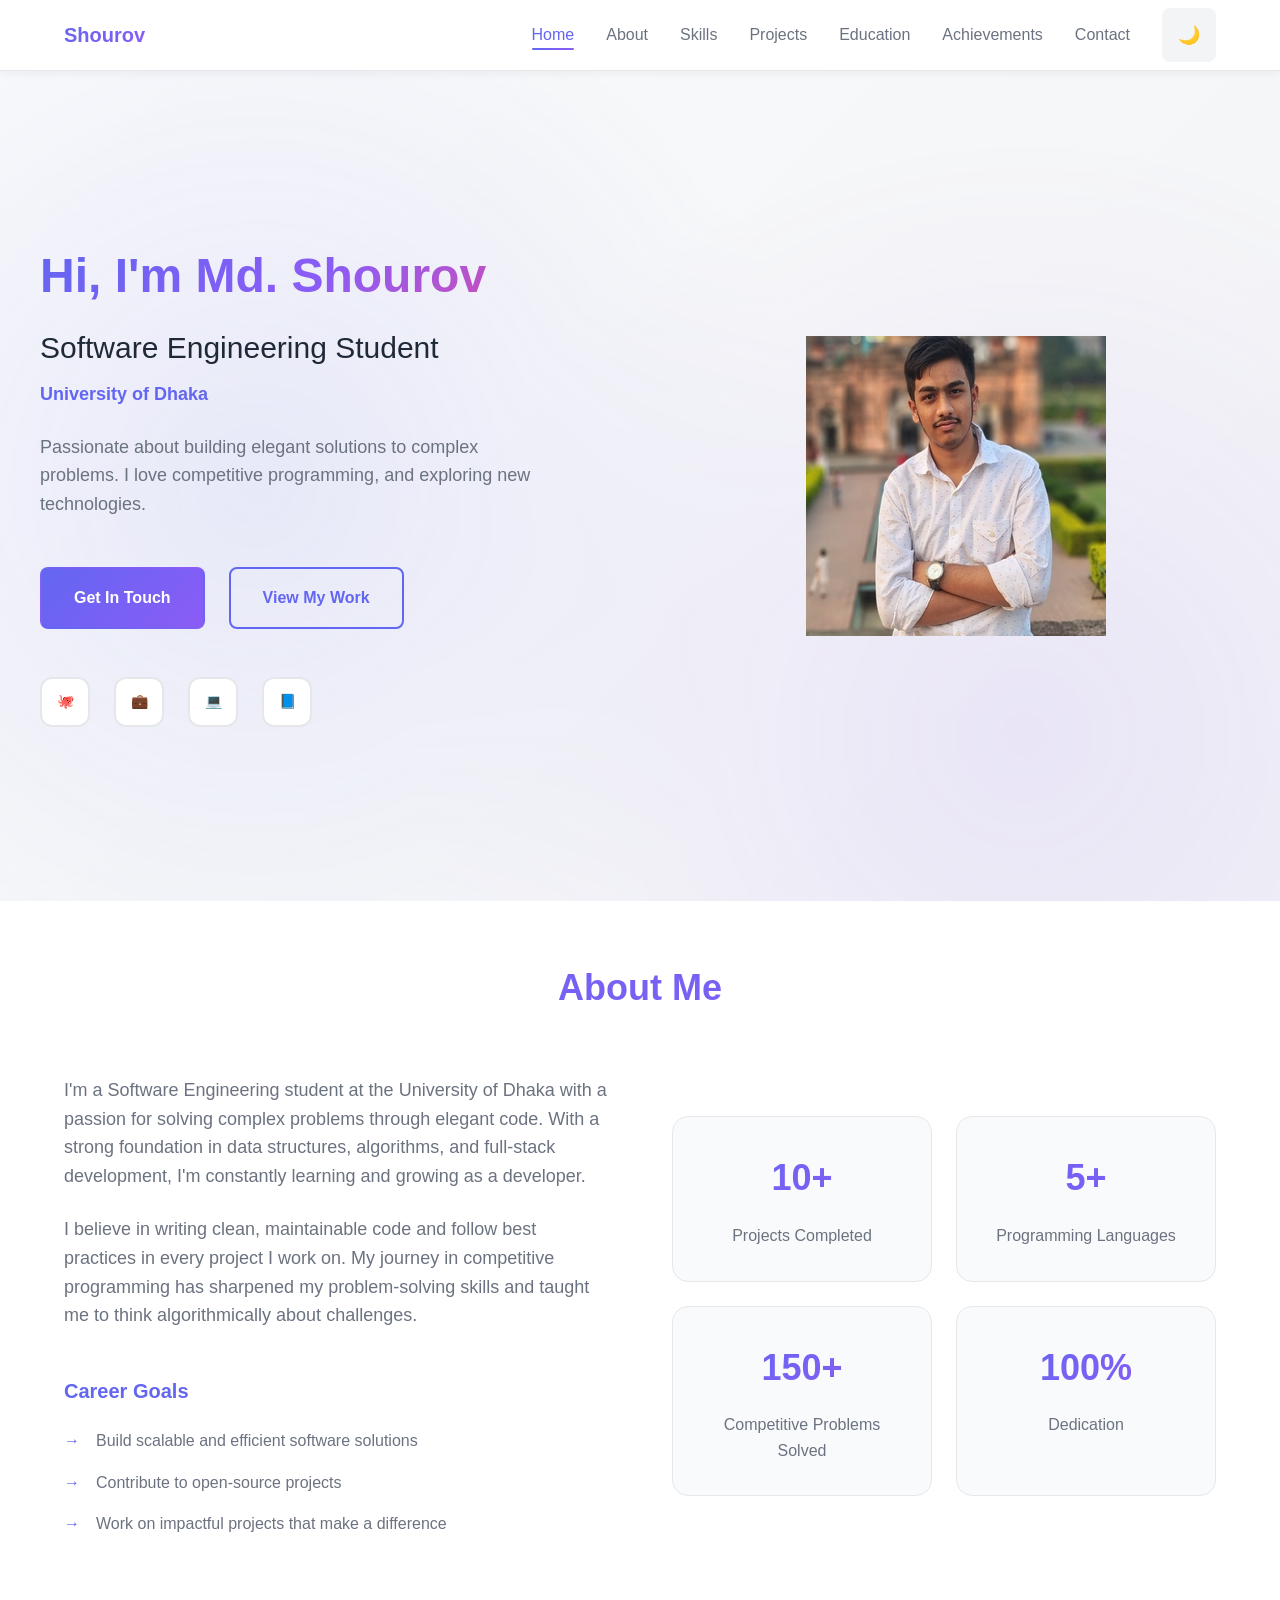
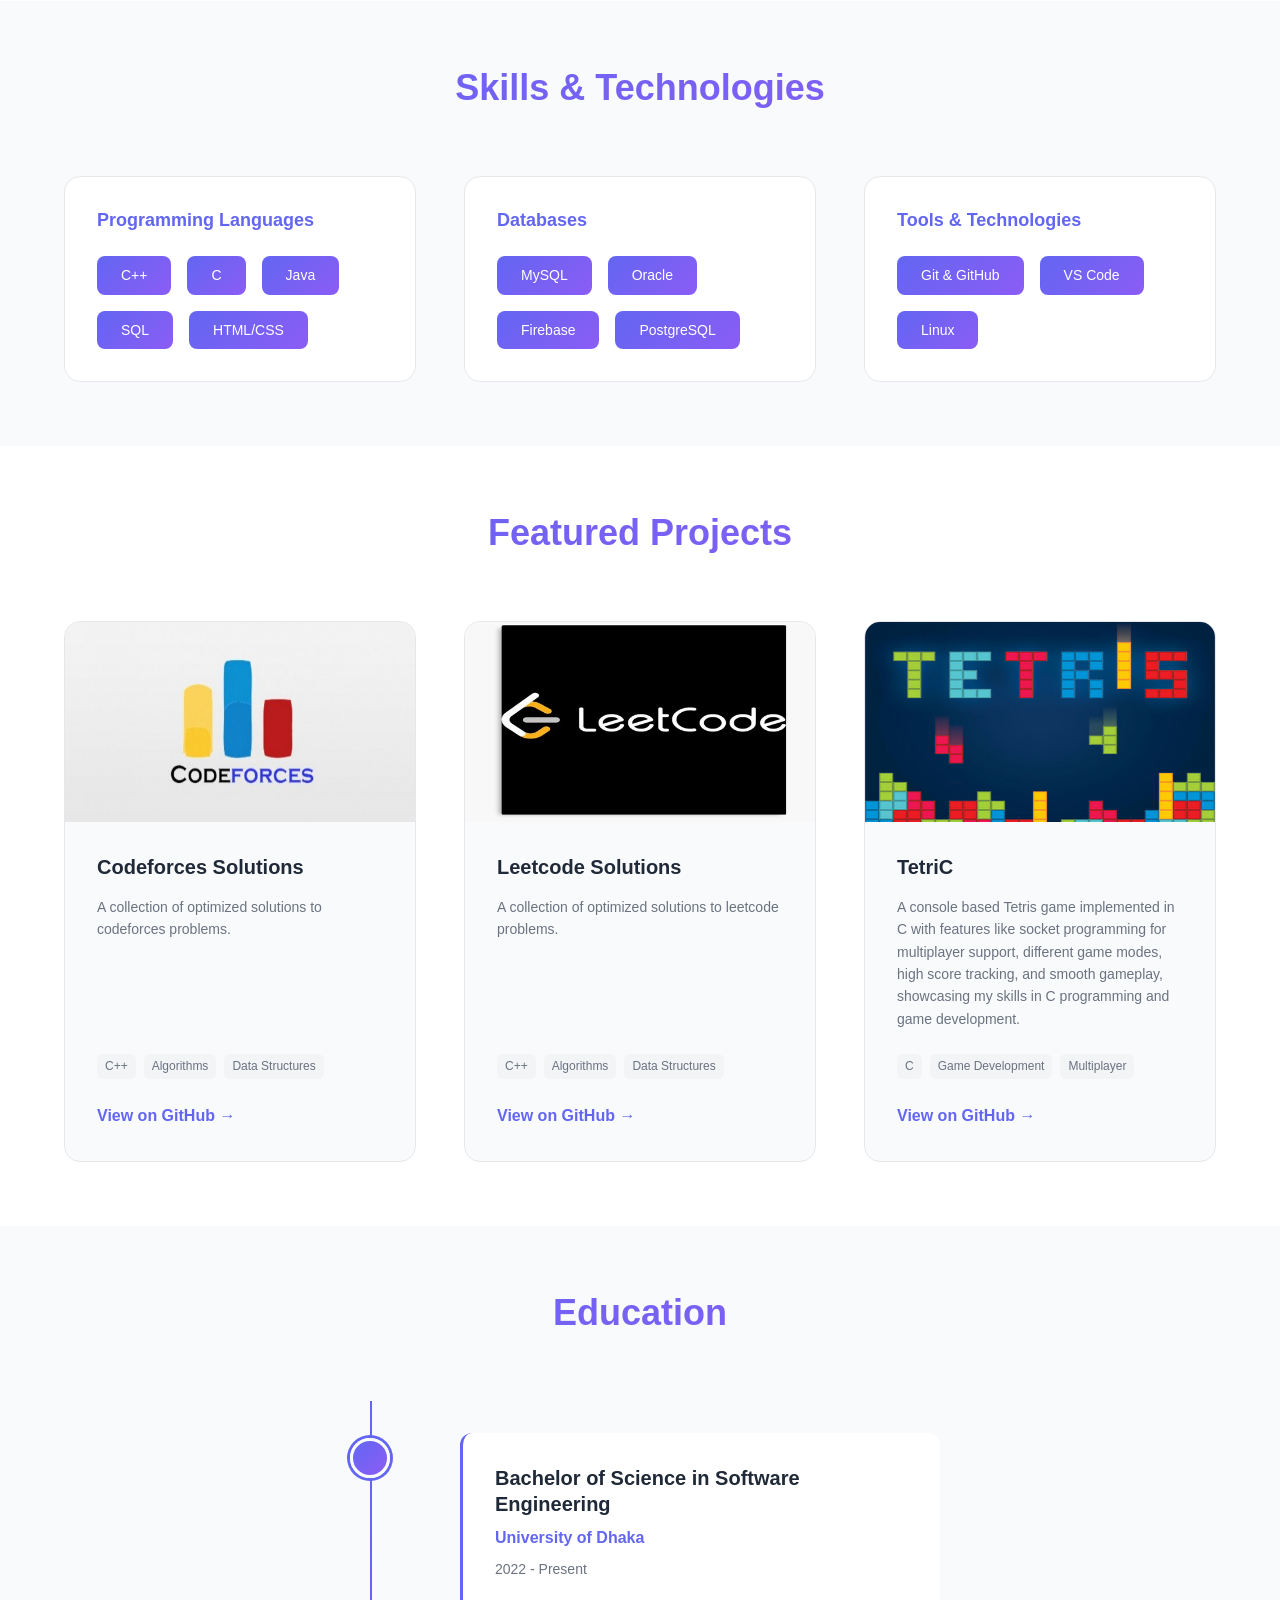
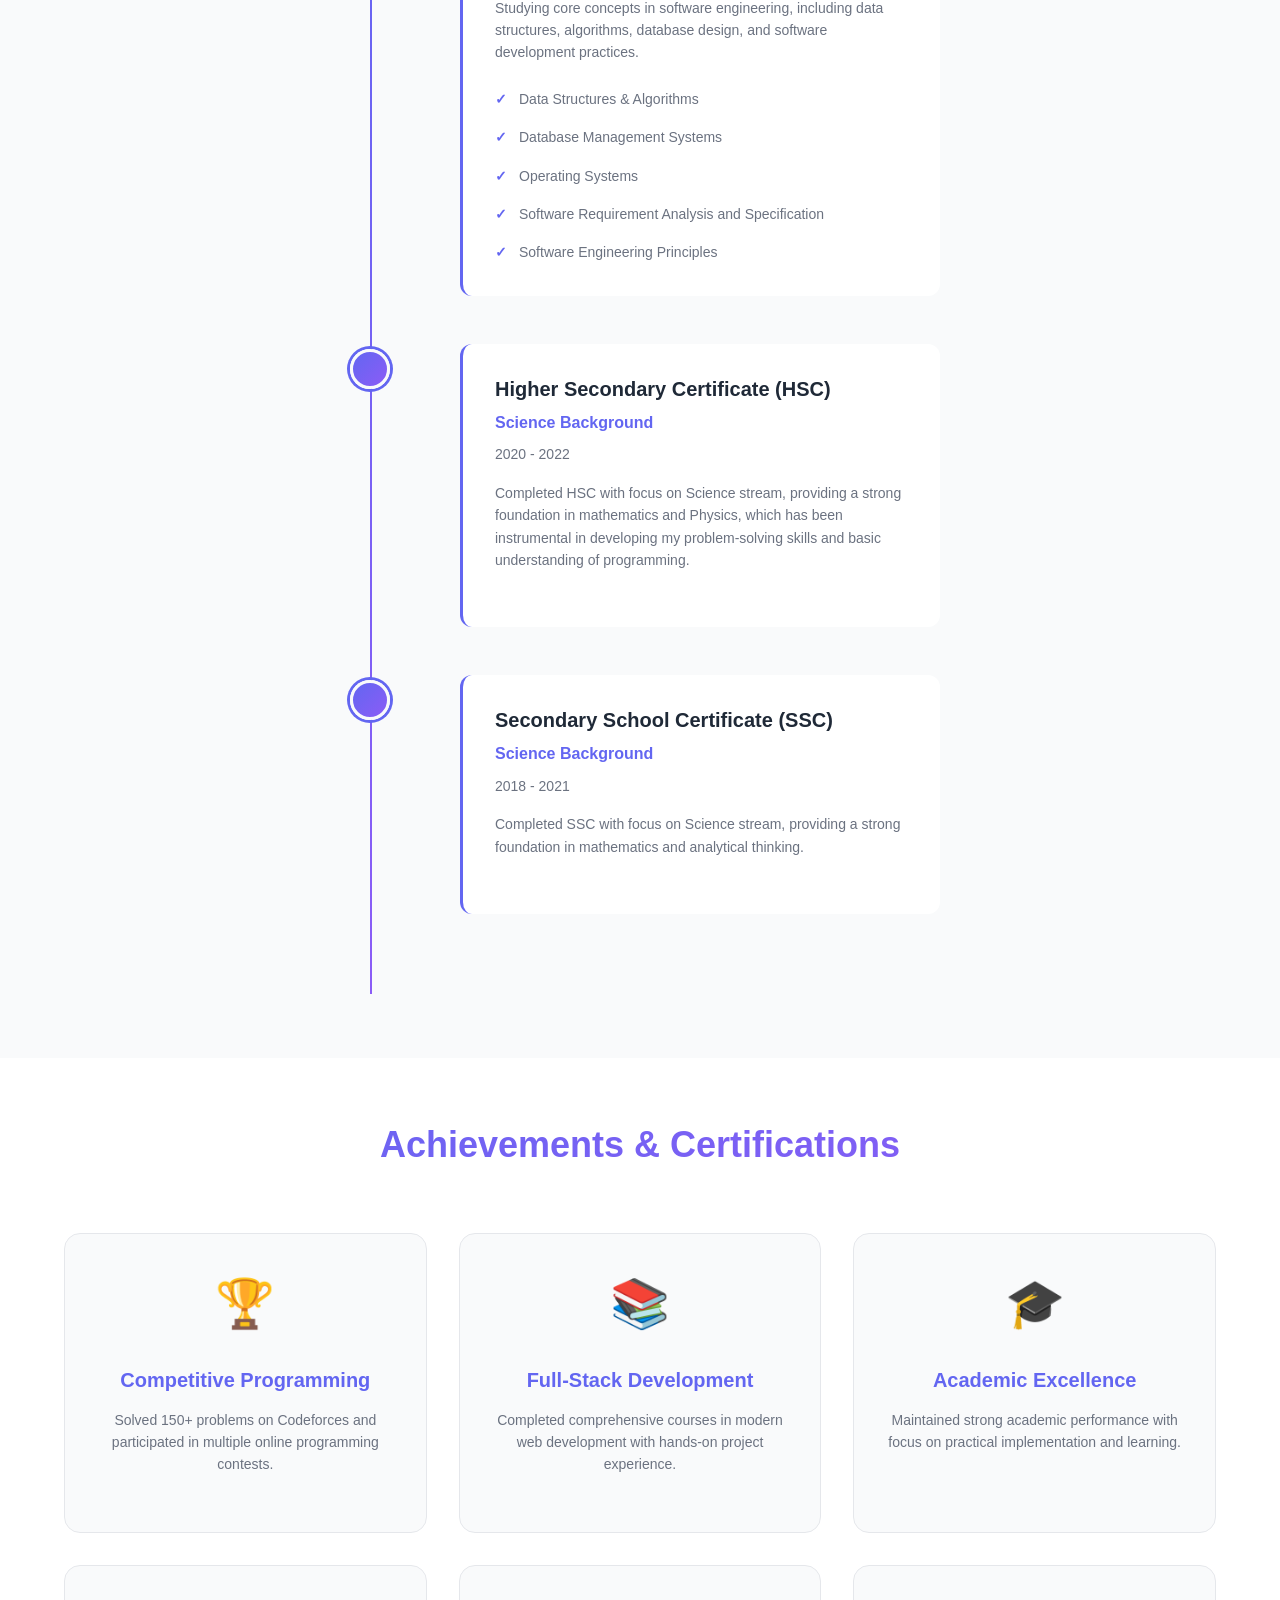
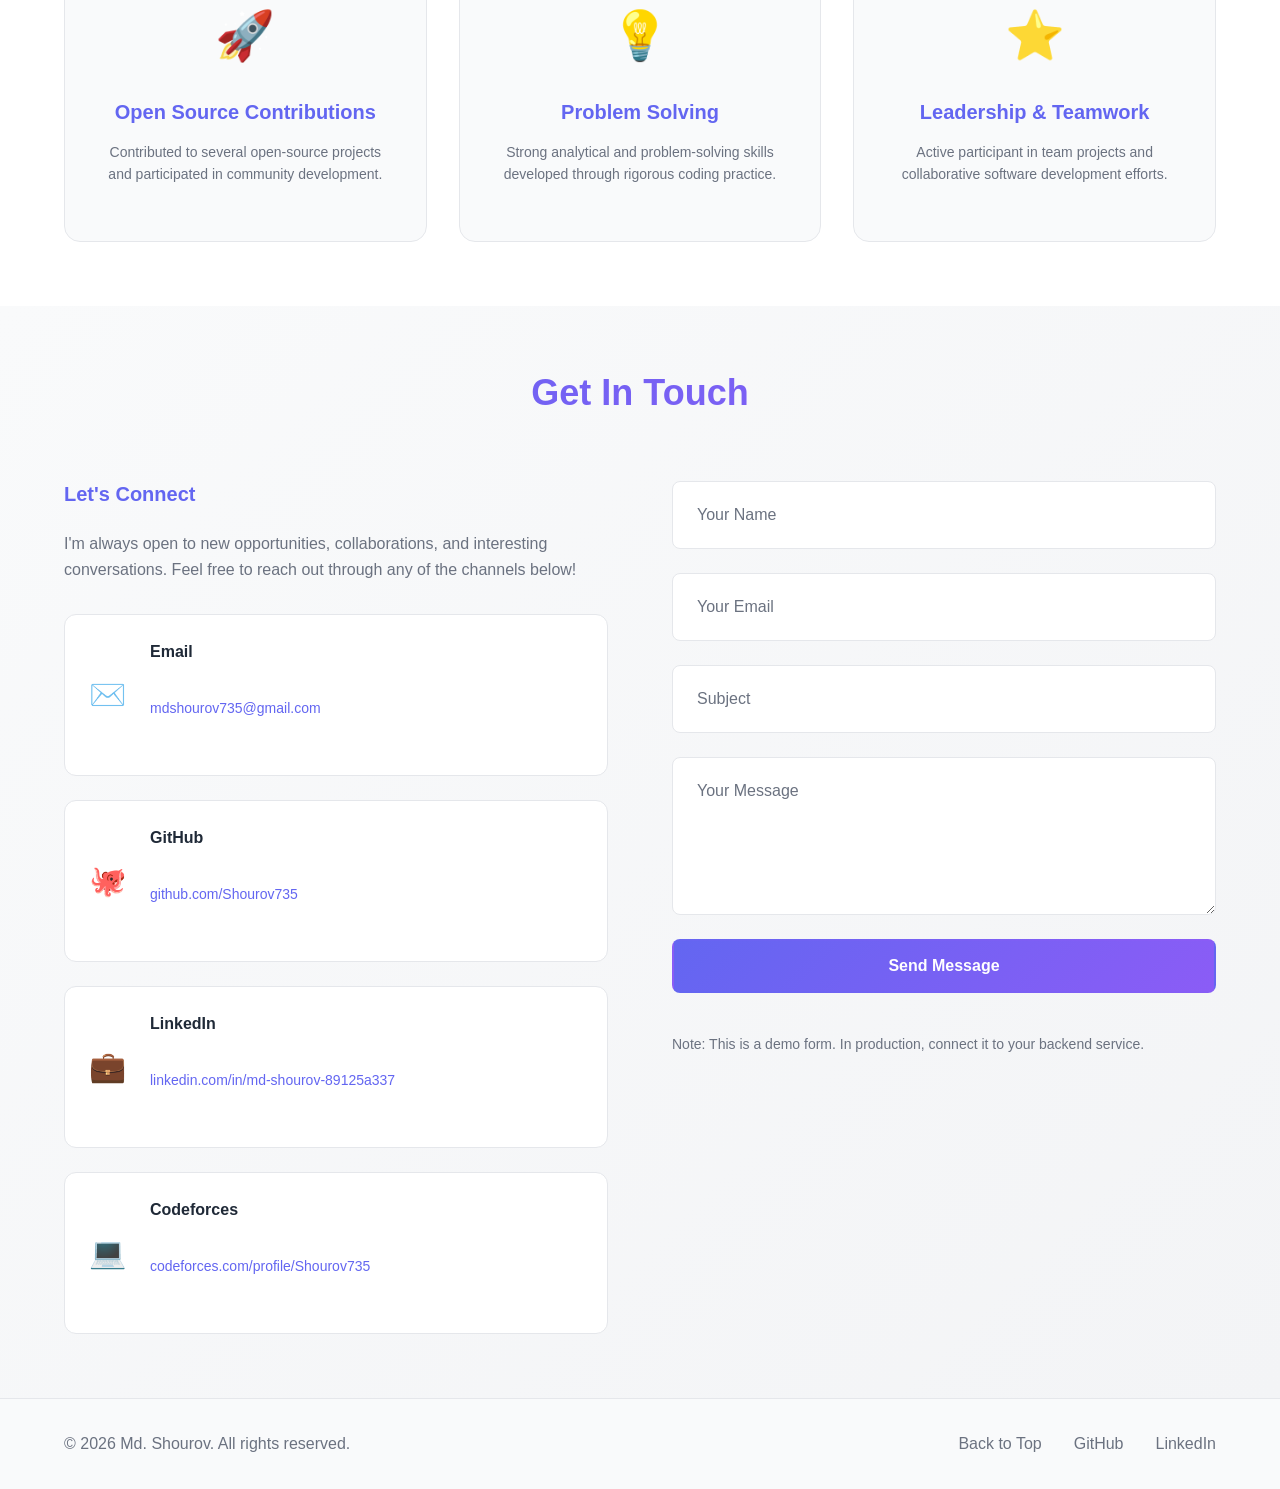
==== commit cecb083b: "Added pictures" ====
--- a/index.html
+++ b/index.html
@@ -74,24 +74,21 @@
                 </div>
                 <div class="hero-social">
                     <a href="https://github.com/Shourov735" class="social-icon" title="GitHub" target="_blank">
-                        <span>GitHub</span>
+                        <span>🐙</span>
                     </a>
-                    <a href="https://linkedin.com" class="social-icon" title="LinkedIn" target="_blank">
-                        <span>LinkedIn</span>
+                    <a href="https://linkedin.com/in/md-shourov-89125a337" class="social-icon" title="LinkedIn" target="_blank">
+                        <span>💼</span>
                     </a>
                     <a href="https://codeforces.com/profile/Shourov735" class="social-icon" title="Codeforces" target="_blank">
-                        <span>Codeforces</span>
+                        <span>💻</span>
                     </a>
+                    <a href="https://www.facebook.com/mdshourov.738" class="social-icon" title="Facebook" target="_blank">
+                        <span>📘</span>
+                    </a>
                 </div>
             </div>
             <div class="hero-image">
-                <div class="profile-placeholder">
-                    <svg viewBox="0 0 100 100" xmlns="http://www.w3.org/2000/svg">
-                        <circle cx="50" cy="35" r="20" fill="currentColor" opacity="0.3"/>
-                        <path d="M 20 70 Q 20 60 50 60 Q 80 60 80 70 L 80 95 Q 80 100 75 100 L 25 100 Q 20 100 20 95 Z" 
-                              fill="currentColor" opacity="0.3"/>
-                    </svg>
-                </div>
+                <img src="assets/images/profile.jpg" alt="Md. Shourov">
             </div>
         </div>
     </section>
@@ -190,14 +187,7 @@
                 <!-- Project 1 -->
                 <div class="project-card">
                     <div class="project-image">
-                        <div class="image-placeholder">
-                            <svg viewBox="0 0 300 200" xmlns="http://www.w3.org/2000/svg">
-                                <rect width="300" height="200" fill="currentColor" opacity="0.1"/>
-                                <text x="150" y="100" text-anchor="middle" font-size="24" fill="currentColor" opacity="0.3">
-                                    Project 1
-                                </text>
-                            </svg>
-                        </div>
+                        <img src="assets/images/project-1.jpg" alt="Project 1" class="project-img">
                     </div>
                     <div class="project-content">
                         <h3 class="project-title">Codeforces Solutions</h3>
@@ -218,14 +208,7 @@
                 <!-- Project 2 -->
                 <div class="project-card">
                     <div class="project-image">
-                        <div class="image-placeholder">
-                            <svg viewBox="0 0 300 200" xmlns="http://www.w3.org/2000/svg">
-                                <rect width="300" height="200" fill="currentColor" opacity="0.1"/>
-                                <text x="150" y="100" text-anchor="middle" font-size="24" fill="currentColor" opacity="0.3">
-                                    Project 2
-                                </text>
-                            </svg>
-                        </div>
+                        <img src="assets/images/project-2.jpg" alt="Project 2" class="project-img">
                     </div>
                     <div class="project-content">
                         <h3 class="project-title">Leetcode Solutions</h3>
@@ -246,14 +229,7 @@
                 <!-- Project 3 -->
                 <div class="project-card">
                     <div class="project-image">
-                        <div class="image-placeholder">
-                            <svg viewBox="0 0 300 200" xmlns="http://www.w3.org/2000/svg">
-                                <rect width="300" height="200" fill="currentColor" opacity="0.1"/>
-                                <text x="150" y="100" text-anchor="middle" font-size="24" fill="currentColor" opacity="0.3">
-                                    Project 3
-                                </text>
-                            </svg>
-                        </div>
+                        <img src="assets/images/project-3.jpg" alt="Project 3" class="project-img">
                     </div>
                     <div class="project-content">
                         <h3 class="project-title">TetriC</h3>
@@ -272,92 +248,6 @@
                     </div>
                 </div>
 
-                <!-- Project 4 -->
-                <div class="project-card">
-                    <div class="project-image">
-                        <div class="image-placeholder">
-                            <svg viewBox="0 0 300 200" xmlns="http://www.w3.org/2000/svg">
-                                <rect width="300" height="200" fill="currentColor" opacity="0.1"/>
-                                <text x="150" y="100" text-anchor="middle" font-size="24" fill="currentColor" opacity="0.3">
-                                    Project 4
-                                </text>
-                            </svg>
-                        </div>
-                    </div>
-                    <div class="project-content">
-                        <h3 class="project-title">Weather Application</h3>
-                        <p class="project-description">
-                            A weather application featuring real-time data, location services, 
-                            and beautiful UI with weather forecasts.
-                        </p>
-                        <div class="project-tags">
-                            <span class="tag">JavaScript</span>
-                            <span class="tag">Weather API</span>
-                            <span class="tag">CSS Animations</span>
-                        </div>
-                        <a href="https://github.com" class="project-link" target="_blank">
-                            View on GitHub →
-                        </a>
-                    </div>
-                </div>
-
-                <!-- Project 5 -->
-                <div class="project-card">
-                    <div class="project-image">
-                        <div class="image-placeholder">
-                            <svg viewBox="0 0 300 200" xmlns="http://www.w3.org/2000/svg">
-                                <rect width="300" height="200" fill="currentColor" opacity="0.1"/>
-                                <text x="150" y="100" text-anchor="middle" font-size="24" fill="currentColor" opacity="0.3">
-                                    Project 5
-                                </text>
-                            </svg>
-                        </div>
-                    </div>
-                    <div class="project-content">
-                        <h3 class="project-title">Social Media API</h3>
-                        <p class="project-description">
-                            A RESTful API for a social media platform with user authentication, 
-                            posts, comments, and real-time notifications.
-                        </p>
-                        <div class="project-tags">
-                            <span class="tag">Node.js</span>
-                            <span class="tag">Express</span>
-                            <span class="tag">PostgreSQL</span>
-                        </div>
-                        <a href="https://github.com" class="project-link" target="_blank">
-                            View on GitHub →
-                        </a>
-                    </div>
-                </div>
-
-                <!-- Project 6 -->
-                <div class="project-card">
-                    <div class="project-image">
-                        <div class="image-placeholder">
-                            <svg viewBox="0 0 300 200" xmlns="http://www.w3.org/2000/svg">
-                                <rect width="300" height="200" fill="currentColor" opacity="0.1"/>
-                                <text x="150" y="100" text-anchor="middle" font-size="24" fill="currentColor" opacity="0.3">
-                                    Project 6
-                                </text>
-                            </svg>
-                        </div>
-                    </div>
-                    <div class="project-content">
-                        <h3 class="project-title">Competitive Programming Solutions</h3>
-                        <p class="project-description">
-                            A collection of optimized solutions to competitive programming problems 
-                            with detailed explanations and complexity analysis.
-                        </p>
-                        <div class="project-tags">
-                            <span class="tag">C++</span>
-                            <span class="tag">Algorithms</span>
-                            <span class="tag">Data Structures</span>
-                        </div>
-                        <a href="https://github.com/Shourov735/Codeforces" class="project-link" target="_blank">
-                            View on GitHub →
-                        </a>
-                    </div>
-                </div>
             </div>
         </div>
     </section>
@@ -506,11 +396,11 @@
                             </div>
                         </a>
 
-                        <a href="https://linkedin.com" target="_blank" class="contact-method">
+                        <a href="https://linkedin.com/in/md-shourov-89125a337" target="_blank" class="contact-method">
                             <span class="icon">💼</span>
                             <div>
                                 <p class="method-title">LinkedIn</p>
-                                <p class="method-value">linkedin.com/in/shourov</p>
+                                <p class="method-value">linkedin.com/in/md-shourov-89125a337</p>
                             </div>
                         </a>
 
@@ -582,7 +472,7 @@
                 <div class="footer-links">
                     <a href="#home">Back to Top</a>
                     <a href="https://github.com/Shourov735/" target="_blank">GitHub</a>
-                    <a href="https://linkedin.com" target="_blank">LinkedIn</a>
+                    <a href="https://linkedin.com/in/md-shourov-89125a337" target="_blank">LinkedIn</a>
                 </div>
             </div>
         </div>
--- a/style.css
+++ b/style.css
@@ -448,6 +448,15 @@
     color: white;
 }
 
+.profile-image {
+    width: 300px;
+    height: 300px;
+    border-radius: var(--radius-2xl);
+    object-fit: cover;
+    box-shadow: var(--shadow-lg);
+    animation: float 3s ease-in-out infinite;
+}
+
 @keyframes float {
     0%, 100% {
         transform: translateY(0px);
@@ -686,6 +695,17 @@
     height: 200px;
     overflow: hidden;
     background: var(--bg-tertiary);
+}
+
+.project-img {
+    width: 100%;
+    height: 100%;
+    object-fit: cover;
+    transition: transform 0.3s ease;
+}
+
+.project-card:hover .project-img {
+    transform: scale(1.05);
 }
 
 .image-placeholder {
@@ -1290,4 +1310,4 @@
         transition-duration: 0.01ms !important;
         scroll-behavior: auto !important;
     }
-}
+}
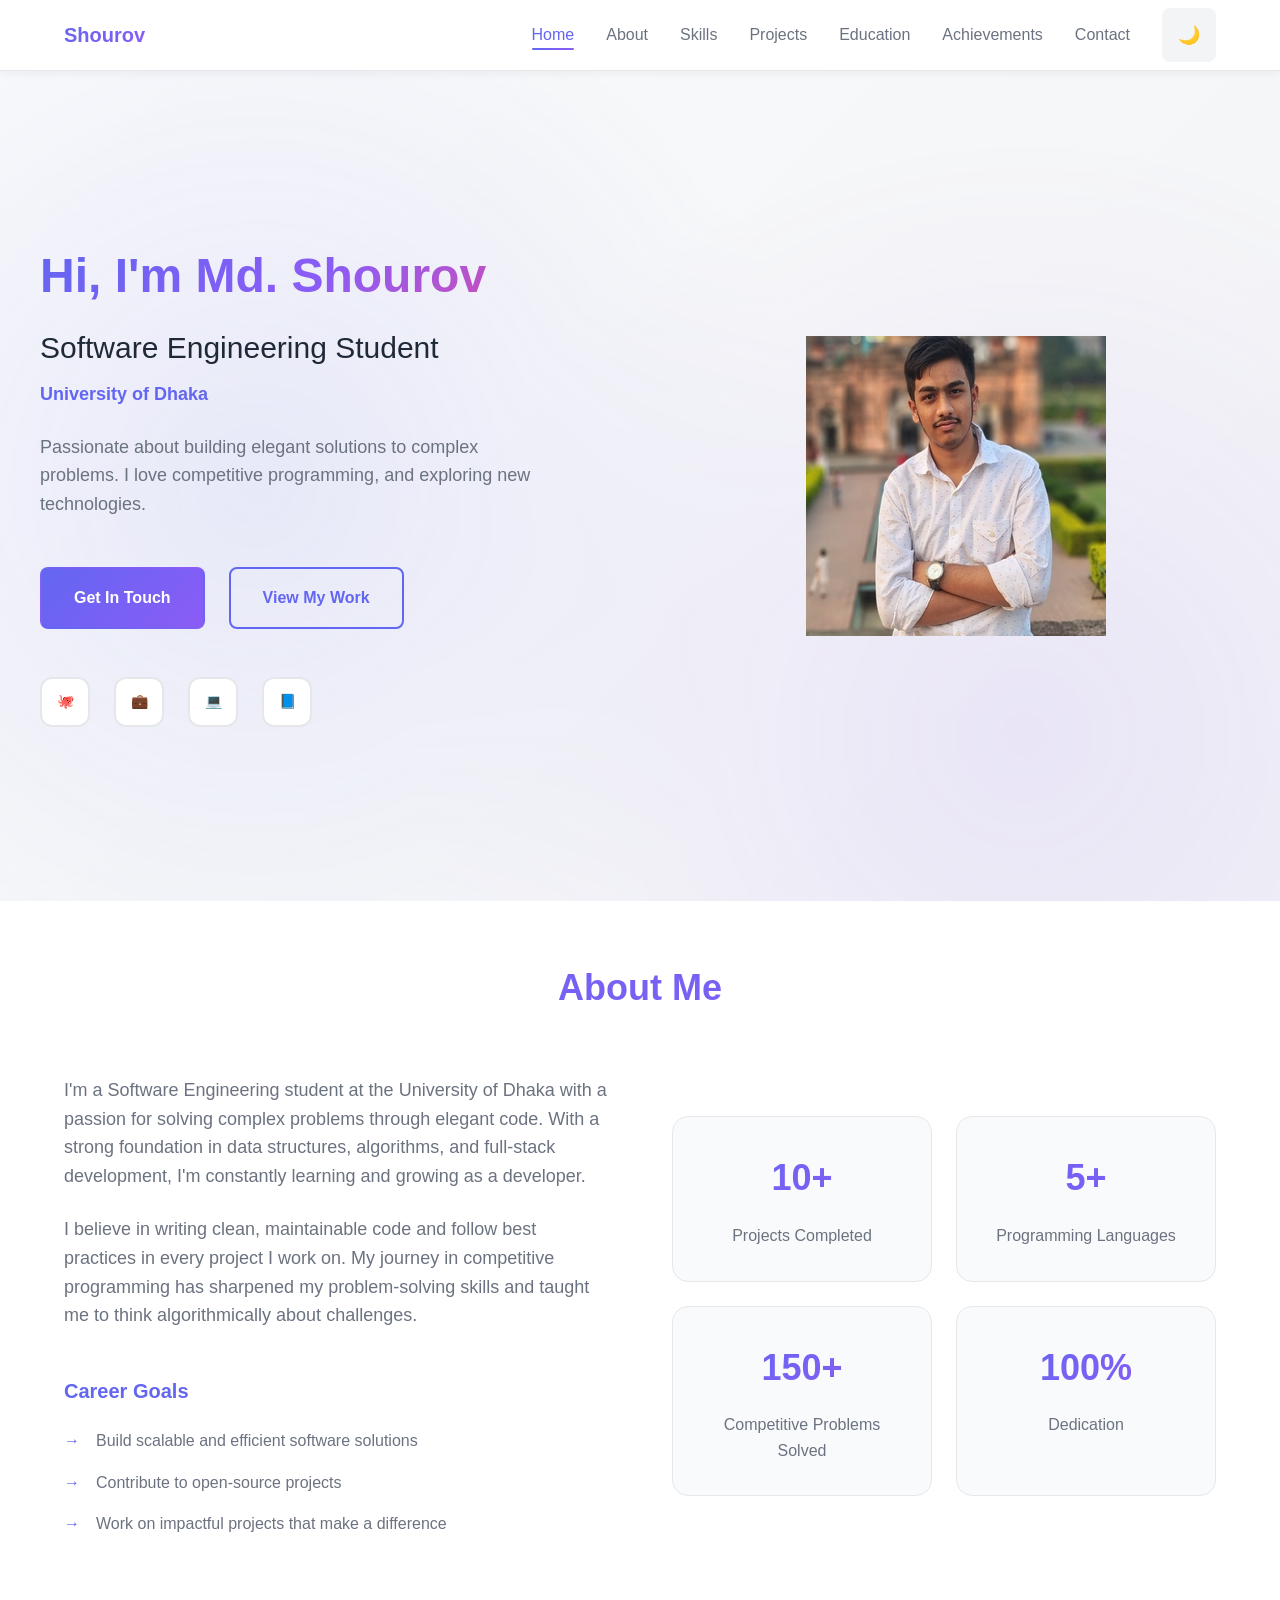
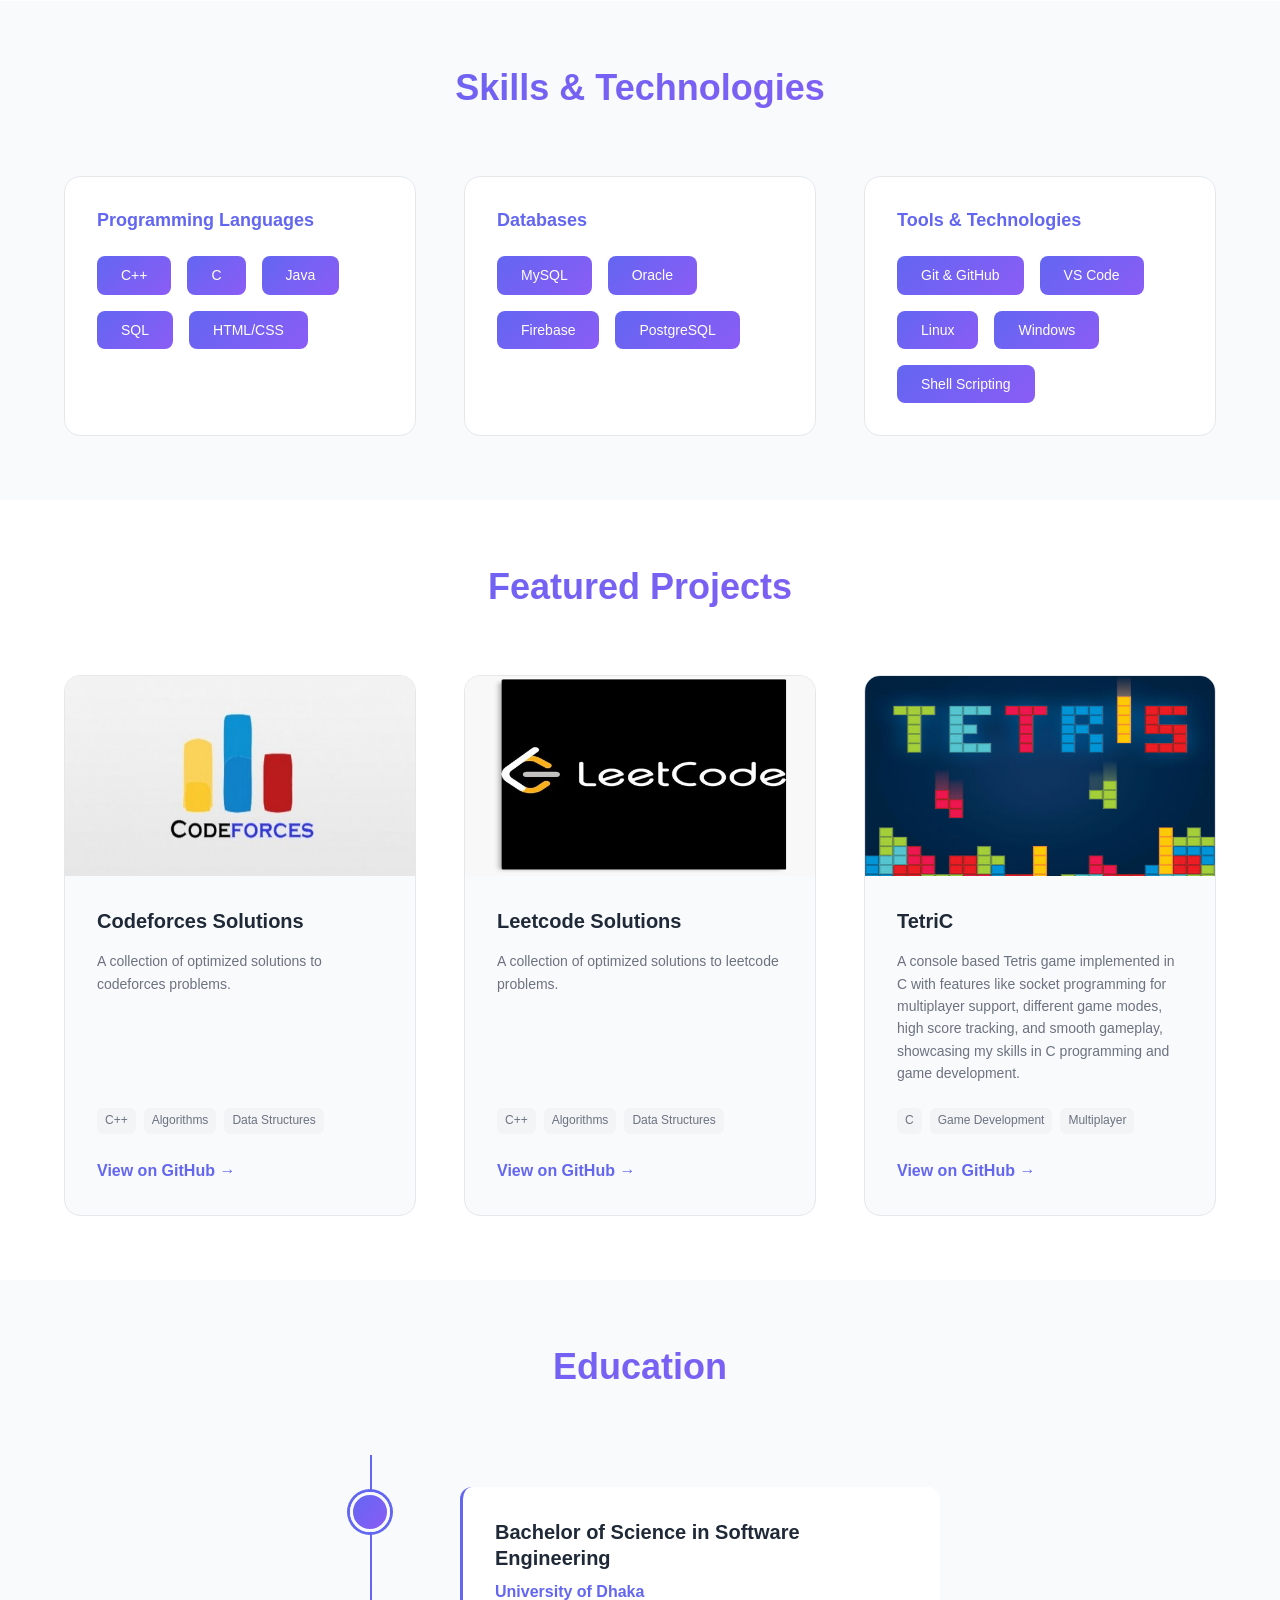
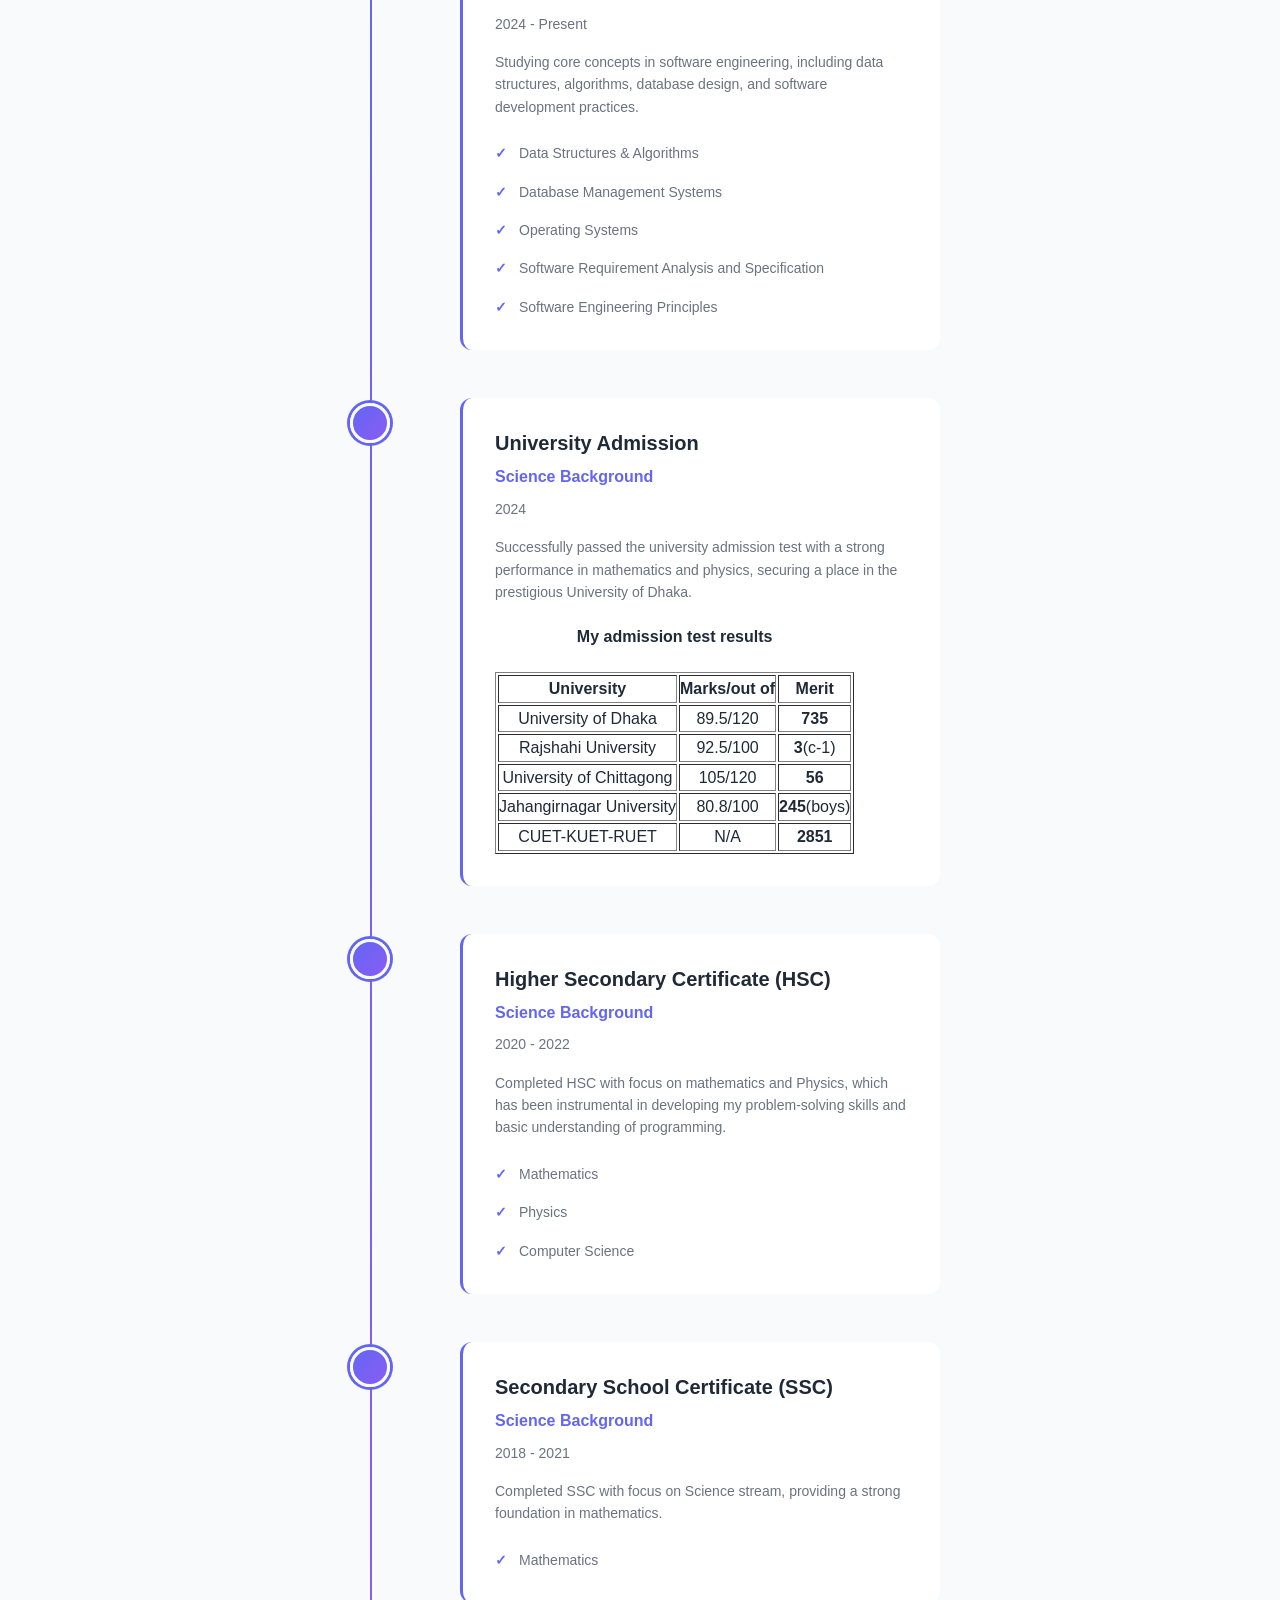
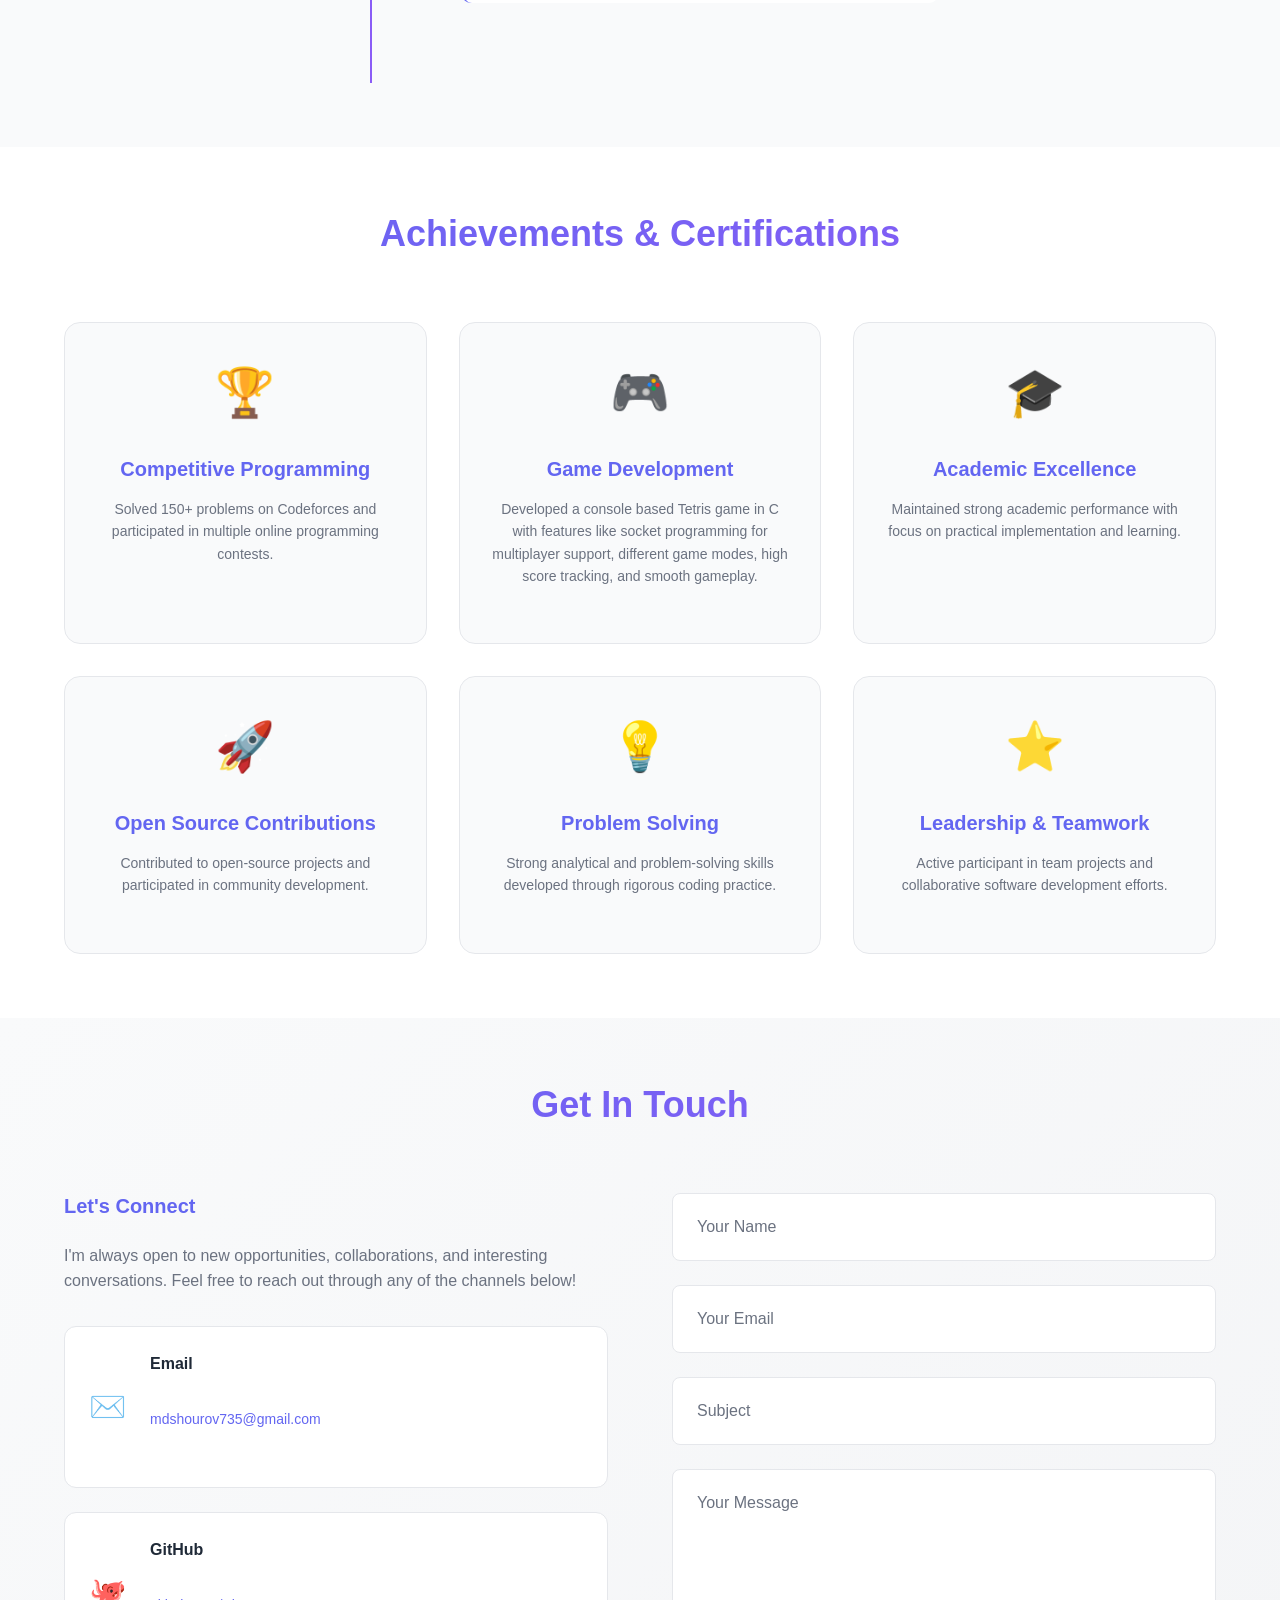
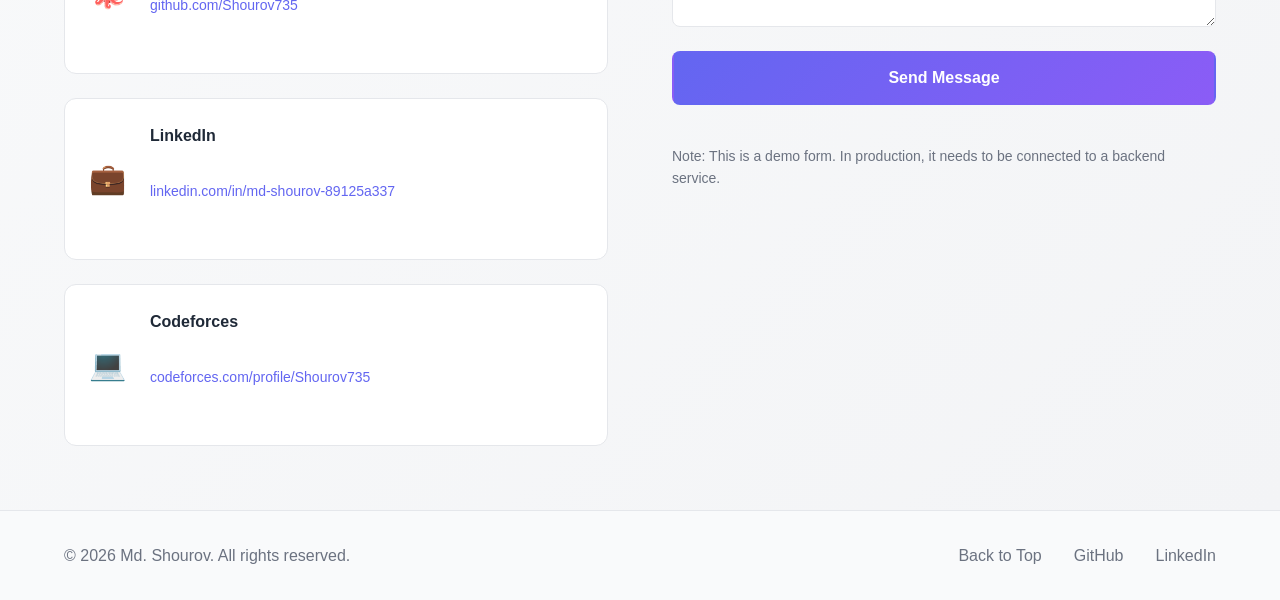
==== commit 51765d23: "Update education and skills sections, add admission results and coursework details" ====
--- a/index.html
+++ b/index.html
@@ -173,6 +173,8 @@
                         <span class="skill-badge">Git & GitHub</span>
                         <span class="skill-badge">VS Code</span>
                         <span class="skill-badge">Linux</span>
+                        <span class="skill-badge">Windows</span>
+                        <span class="skill-badge">Shell Scripting</span>
                     </div>
                 </div>
             </div>
@@ -263,7 +265,7 @@
                         <div class="timeline-body">
                             <h3>Bachelor of Science in Software Engineering</h3>
                             <p class="institution">University of Dhaka</p>
-                            <p class="duration">2022 - Present</p>
+                            <p class="duration">2024 - Present</p>
                             <p class="description">
                                 Studying core concepts in software engineering, including data structures, 
                                 algorithms, database design, and software development practices.
@@ -283,13 +285,66 @@
                     <div class="timeline-content">
                         <div class="timeline-marker"></div>
                         <div class="timeline-body">
+                            <h3>University Admission</h3>
+                            <p class="institution">Science Background</p>
+                            <p class="duration">2024</p>
+                            <p class="description">
+                                Successfully passed the university admission test with a strong performance in mathematics and physics, securing a place in the prestigious University of Dhaka.
+                            </p>
+                            <div class="admission-results">
+                                <table border="1" align="center">
+                                    <caption><h4>My admission test results</h4></caption>
+                                    <tr align="center">
+                                        <th>University</th>
+                                        <th>Marks/out of</th>
+                                        <th>Merit</th>
+                                    </tr>
+                                    <tr align="center">
+                                        <td>University of Dhaka</td>
+                                        <td>89.5/120</td>
+                                        <td><b>735</b></td>
+                                    </tr>
+                                    <tr align="center">
+                                        <td>Rajshahi University</td>
+                                        <td>92.5/100</td>
+                                        <td><b>3</b>(c-1)</td>
+                                    </tr>
+                                    <tr align="center">
+                                        <td>University of Chittagong</td>
+                                        <td>105/120</td>
+                                        <td><b>56</b></td>
+                                    </tr>
+                                    <tr align="center">
+                                        <td>Jahangirnagar University</td>
+                                        <td>80.8/100</td>
+                                        <td><b>245</b>(boys)</td>
+                                    </tr>
+                                    <tr align="center">
+                                        <td>CUET-KUET-RUET</td>
+                                        <td>N/A</td>
+                                        <td><b>2851</b></td>
+                                    </tr>
+                                </table>
+                            </div>
+                        </div>
+                    </div>
+                </div>
+
+                <div class="timeline-item">
+                    <div class="timeline-content">
+                        <div class="timeline-marker"></div>
+                        <div class="timeline-body">
                             <h3>Higher Secondary Certificate (HSC)</h3>
                             <p class="institution">Science Background</p>
                             <p class="duration">2020 - 2022</p>
                             <p class="description">
-                                Completed HSC with focus on Science stream, providing a strong foundation 
-                                in mathematics and Physics, which has been instrumental in developing my problem-solving skills and basic understanding of programming.
+                                Completed HSC with focus on mathematics and Physics, which has been instrumental in developing my problem-solving skills and basic understanding of programming.
                             </p>
+                            <ul class="coursework">
+                                <li>Mathematics</li>
+                                <li>Physics</li>
+                                <li>Computer Science</li>
+                            </ul>
                         </div>
                     </div>
                 </div>
@@ -302,8 +357,11 @@
                             <p class="duration">2018 - 2021</p>
                             <p class="description">
                                 Completed SSC with focus on Science stream, providing a strong foundation 
-                                in mathematics and analytical thinking.
+                                in mathematics.
                             </p>
+                            <ul class="coursework">
+                                <li>Mathematics</li>
+                            </ul>
                         </div>
                     </div>
                 </div>
@@ -325,10 +383,10 @@
                 </div>
 
                 <div class="achievement-card">
-                    <div class="achievement-icon">📚</div>
-                    <h3>Full-Stack Development</h3>
-                    <p>
-                        Completed comprehensive courses in modern web development with hands-on project experience.
+                    <div class="achievement-icon">🎮</div>
+                    <h3>Game Development</h3>
+                    <p>
+                        Developed a console based Tetris game in C with features like socket programming for multiplayer support, different game modes, high score tracking, and smooth gameplay.
                     </p>
                 </div>
 
@@ -344,7 +402,7 @@
                     <div class="achievement-icon">🚀</div>
                     <h3>Open Source Contributions</h3>
                     <p>
-                        Contributed to several open-source projects and participated in community development.
+                        Contributed to open-source projects and participated in community development.
                     </p>
                 </div>
 
@@ -458,7 +516,7 @@
                     <button type="submit" class="btn btn-primary btn-submit">
                         Send Message
                     </button>
-                    <p class="form-note">Note: This is a demo form. In production, connect it to your backend service.</p>
+                    <p class="form-note">Note: This is a demo form. In production, it needs to be connected to a backend service.</p>
                 </form>
             </div>
         </div>
